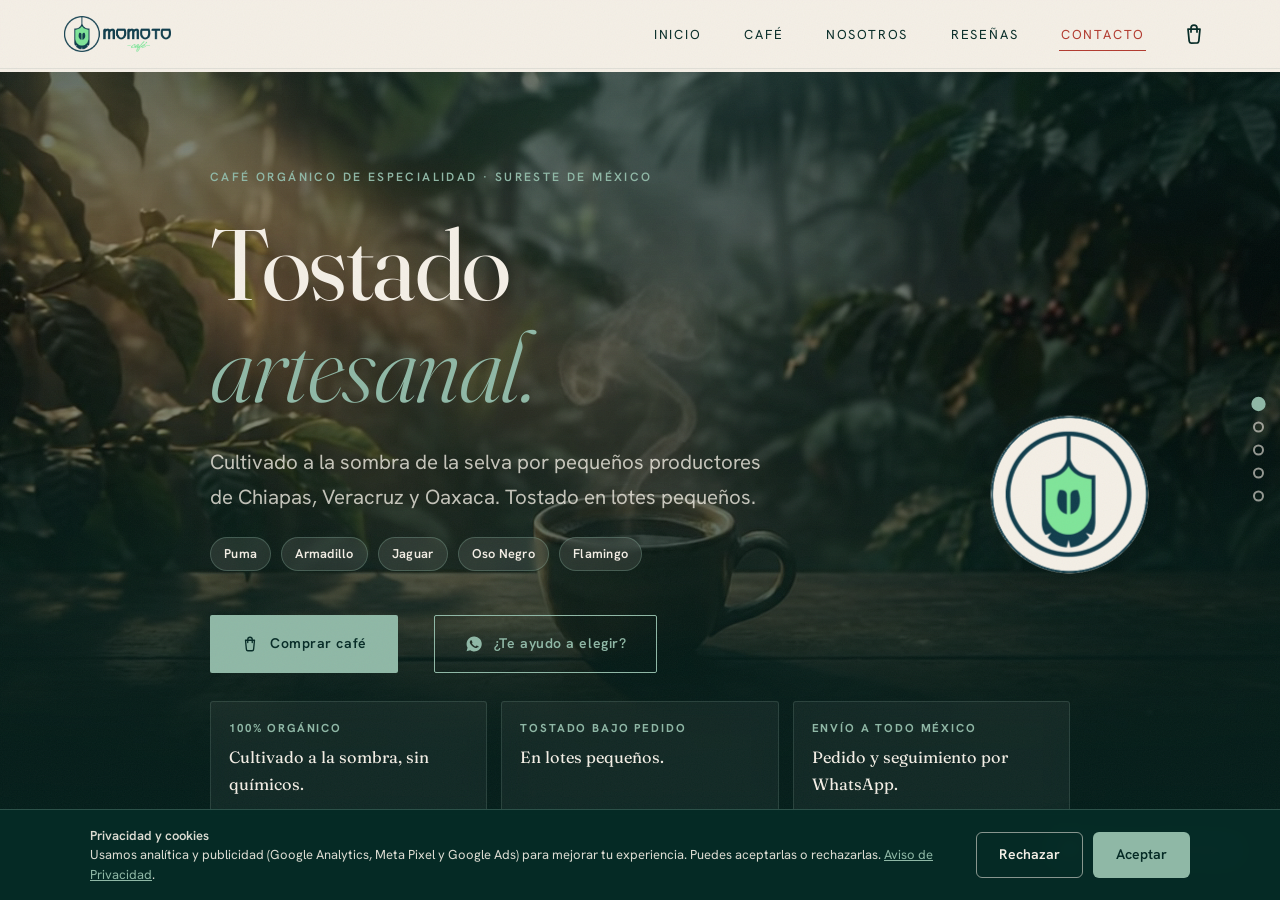
==== index.html @ cb0d766a "Hero card: quitar 'Fresco' -> 'En lotes pequenos.' Co-Authored-By: Claude Opus 4.8 (1M context) <nor" ====
<!DOCTYPE html>
<html lang="es-MX">
<head>
<meta charset="UTF-8">
<script>document.documentElement.classList.add('js')</script>
<meta name="viewport" content="width=device-width, initial-scale=1.0, viewport-fit=cover">
<title>Café orgánico de especialidad de sombra | Momoto Café | Mérida</title>
<meta name="description" content="Café orgánico de especialidad, cultivado a la sombra y tostado en Mérida. En grano o molido, desde $51 la bolsa de 100 g. Pídelo por WhatsApp.">
<meta name="keywords" content="café orgánico de especialidad, café de especialidad Mérida, café de sombra, café orgánico Chiapas, café orgánico Veracruz, café orgánico Oaxaca, café descafeinado al agua, comprar café en grano, comprar café molido, Momoto Café">
<meta name="author" content="Momoto Café — Chi de México S.A. de C.V.">
<meta name="robots" content="index, follow, max-image-preview:large, max-snippet:-1">
<meta name="geo.region" content="MX-YUC">
<meta name="geo.placename" content="Mérida, Yucatán">
<meta name="theme-color" content="#062B26">
<meta name="format-detection" content="telephone=no">
<link rel="icon" type="image/png" href="assets/favicon.png">
<link rel="canonical" href="https://www.momotocafe.com/">
<link rel="alternate" hreflang="es-MX" href="https://www.momotocafe.com/">

<!-- Google Search Console verification -->
<meta name="google-site-verification" content="kAVAtAHx87B4g8WXrbRXIhz_-B1ddsedb0_7OIQjz7E" />

<!-- ═══════════════════════ ANALÍTICA Y TRACKING ═══════════════════════ -->
<!-- IDs configurados: GA4 G-B34JLPW88G · Meta Pixel 3606104369544075 · Google Ads AW-2837740315 (FALTA la etiqueta de conversión de Ads, ver más abajo) -->
<!-- Google Consent Mode v2: consentimiento DENEGADO por defecto (LFPDPPP/GDPR); el banner lo actualiza -->
<script>
  window.dataLayer = window.dataLayer || [];
  function gtag(){dataLayer.push(arguments);}
  gtag('consent', 'default', {
    'ad_storage':'denied','ad_user_data':'denied','ad_personalization':'denied',
    'analytics_storage':'denied','wait_for_update':500
  });
</script>
<!-- Google tag (GA4 + Google Ads) -->
<script async src="https://www.googletagmanager.com/gtag/js?id=G-B34JLPW88G"></script>
<script>
  gtag('js', new Date());
  gtag('config', 'G-B34JLPW88G', { 'anonymize_ip': true });   /* GA4 */
  gtag('config', 'AW-2837740315');                             /* Google Ads (remarketing + conversion linker) */
</script>
<!-- Meta (Facebook) Pixel -->
<script>
  !function(f,b,e,v,n,t,s){if(f.fbq)return;n=f.fbq=function(){n.callMethod?
  n.callMethod.apply(n,arguments):n.queue.push(arguments)};if(!f._fbq)f._fbq=n;
  n.push=n;n.loaded=!0;n.version='2.0';n.queue=[];t=b.createElement(e);t.async=!0;
  t.src=v;s=b.getElementsByTagName(e)[0];s.parentNode.insertBefore(t,s)}
  (window,document,'script','https://connect.facebook.net/en_US/fbevents.js');
  fbq('consent','revoke');            /* revocado hasta que el usuario acepte */
  fbq('init','3606104369544075');     /* Meta Pixel */
  fbq('track','PageView');
</script>
<!-- ═════════════════════════════════════════════════════════════════════ -->

<!-- Open Graph / social (Facebook, WhatsApp, LinkedIn…) -->
<meta property="og:type" content="website">
<meta property="og:site_name" content="Momoto Café">
<meta property="og:title" content="Café orgánico de especialidad en Mérida | Momoto Café">
<meta property="og:description" content="Café 100% orgánico de especialidad del sureste de México, tostado bajo pedido en Mérida. En grano o molido, desde $51 la bolsa de 100 g. Pídelo por WhatsApp.">
<meta property="og:image" content="https://www.momotocafe.com/assets/og-image.jpg">
<meta property="og:image:secure_url" content="https://www.momotocafe.com/assets/og-image.jpg">
<meta property="og:image:type" content="image/jpeg">
<meta property="og:image:width" content="1200">
<meta property="og:image:height" content="630">
<meta property="og:image:alt" content="Cerezos de café Momoto, cultivados a la sombra en el sureste de México">
<meta property="og:url" content="https://www.momotocafe.com/">
<meta property="og:locale" content="es_MX">

<!-- Twitter Card -->
<meta name="twitter:card" content="summary_large_image">
<meta name="twitter:title" content="Café orgánico de especialidad en Mérida | Momoto Café">
<meta name="twitter:description" content="Café orgánico de especialidad del sureste de México, tostado bajo pedido en Mérida. En grano o molido, desde $51. Pídelo por WhatsApp.">
<meta name="twitter:image" content="https://www.momotocafe.com/assets/og-image.jpg">
<meta name="twitter:image:alt" content="Cerezos de café Momoto, cultivados a la sombra en el sureste de México">

<!-- Fuentes: preconnect + una sola petición (LCP-friendly), solo los pesos que usamos -->
<link rel="preconnect" href="https://fonts.googleapis.com">
<link rel="preconnect" href="https://fonts.gstatic.com" crossorigin>
<link href="https://fonts.googleapis.com/css2?family=Fraunces:ital,opsz,wght@0,9..144,300;0,9..144,400;0,9..144,500;0,9..144,600;1,9..144,300;1,9..144,400&family=Hanken+Grotesk:wght@400;500;600;700&display=swap" rel="stylesheet">

<link rel="stylesheet" href="styles.css">
<link rel="stylesheet" href="deck.css">

<!-- Fallback sin JS: el contenido con data-anim se muestra igual -->
<noscript><style>[data-anim]{opacity:1!important;transform:none!important}</style></noscript>

<!-- Datos estructurados: Organization (+ ContactPoint de ventas/mayoreo) +
     Store/LocalBusiness (tostador/marca de café EMPACADO que vende en línea, retail y
     mayoreo) + WebSite + 5 Product (líneas de café con AggregateOffer y precios REALES;
     offerCount 10 = 5 tamaños × 2 moliendas). Sin aggregateRating/review hasta tener reseñas reales. -->
<script type="application/ld+json">
{
  "@context": "https://schema.org",
  "@graph": [
    {
      "@type": "WebPage",
      "@id": "https://www.momotocafe.com/#webpage",
      "url": "https://www.momotocafe.com/",
      "name": "Momoto Café | Café orgánico de especialidad de sombra",
      "description": "Café orgánico de especialidad cultivado a la sombra por pequeños productores del sureste de México, tostado en Mérida y disponible en grano o molido.",
      "isPartOf": { "@id": "https://www.momotocafe.com/#website" },
      "about": { "@id": "https://www.momotocafe.com/#organization" },
      "breadcrumb": { "@id": "https://www.momotocafe.com/#breadcrumb" }
    },
    {
      "@type": "BreadcrumbList",
      "@id": "https://www.momotocafe.com/#breadcrumb",
      "itemListElement": [
        { "@type": "ListItem", "position": 1, "name": "Inicio", "item": "https://www.momotocafe.com/" }
      ]
    },
    {
      "@type": "Organization",
      "@id": "https://www.momotocafe.com/#organization",
      "name": "Momoto Café",
      "legalName": "Chi de México S.A. de C.V.",
      "url": "https://www.momotocafe.com/",
      "logo": {
        "@type": "ImageObject",
        "url": "https://www.momotocafe.com/assets/logo-t.png"
      },
      "image": "https://www.momotocafe.com/assets/photos/cerezo.jpg",
      "description": "Café 100% orgánico de especialidad cultivado a la sombra por pequeños productores del sureste de México (Chiapas, Veracruz y Oaxaca) y tostado en Mérida, Yucatán.",
      "slogan": "Tostado artesanal.",
      "email": "momoto.cafe@gmail.com",
      "telephone": "+52-999-318-3525",
      "address": {
        "@type": "PostalAddress",
        "streetAddress": "Calle 59 A No. 703 Int. 32, Col. Bojórquez",
        "addressLocality": "Mérida",
        "addressRegion": "Yucatán",
        "postalCode": "97230",
        "addressCountry": "MX"
      },
      "areaServed": { "@type": "Country", "name": "México" },
      "award": "Global Quality Award Gold Elite — Global Quality Foundation",
      "memberOf": { "@type": "Organization", "name": "AMECAFE" },
      "contactPoint": [
        {
          "@type": "ContactPoint",
          "contactType": "customer service",
          "telephone": "+52-999-318-3525",
          "email": "momoto.cafe@gmail.com",
          "areaServed": "MX",
          "availableLanguage": "Spanish"
        },
        {
          "@type": "ContactPoint",
          "contactType": "sales",
          "name": "Lourdes Solís Letayf",
          "email": "lousolis@momotocafe.com",
          "telephone": "+52-999-318-3525",
          "areaServed": "MX",
          "availableLanguage": "Spanish"
        }
      ]
    },
    {
      "@type": ["Store", "LocalBusiness"],
      "@id": "https://www.momotocafe.com/#business",
      "name": "Momoto Café",
      "parentOrganization": { "@id": "https://www.momotocafe.com/#organization" },
      "url": "https://www.momotocafe.com/",
      "image": "https://www.momotocafe.com/assets/photos/cerezo.jpg",
      "logo": "https://www.momotocafe.com/assets/logo-t.png",
      "description": "Tostador y tienda de café 100% orgánico de especialidad en Mérida, Yucatán. Grano de sombra de altura del sureste de México (Chiapas, Veracruz y Oaxaca), en grano o molido, de 100 g a 1 kg. Venta en línea, retail y mayoreo.",
      "priceRange": "$$",
      "currenciesAccepted": "MXN",
      "email": "momoto.cafe@gmail.com",
      "telephone": "+52-999-318-3525",
      "address": {
        "@type": "PostalAddress",
        "streetAddress": "Calle 59 A No. 703 Int. 32, Col. Bojórquez",
        "addressLocality": "Mérida",
        "addressRegion": "Yucatán",
        "postalCode": "97230",
        "addressCountry": "MX"
      }
    },
    {
      "@type": "WebSite",
      "@id": "https://www.momotocafe.com/#website",
      "url": "https://www.momotocafe.com/",
      "name": "Momoto Café",
      "description": "Café orgánico de especialidad, cultivado a la sombra y tostado artesanal en lotes pequeños.",
      "inLanguage": "es-MX",
      "publisher": { "@id": "https://www.momotocafe.com/#organization" }
    },
    {
      "@type": "Product",
      "@id": "https://www.momotocafe.com/#producto-puma",
      "name": "Café Momoto Puma",
      "description": "Tueste oscuro de cuerpo redondo: chocolate, avellana y caramelo.",
      "brand": { "@type": "Brand", "name": "Momoto Café" },
      "category": "Café de especialidad orgánico",
      "image": "https://www.momotocafe.com/assets/photos/cerezo.jpg",
      "additionalProperty": { "@type": "PropertyValue", "name": "Tueste", "value": "Oscuro" },
      "offers": {
        "@type": "AggregateOffer",
        "priceCurrency": "MXN",
        "lowPrice": "51",
        "highPrice": "450",
        "offerCount": "10",
        "availability": "https://schema.org/InStock",
        "url": "https://www.momotocafe.com/#cafe",
        "seller": { "@id": "https://www.momotocafe.com/#organization" }
      }
    },
    {
      "@type": "Product",
      "@id": "https://www.momotocafe.com/#producto-armadillo",
      "name": "Café Momoto Armadillo",
      "description": "Tueste medio claro, vivo y aromático: frutal, floral y especiado.",
      "brand": { "@type": "Brand", "name": "Momoto Café" },
      "category": "Café de especialidad orgánico",
      "image": "https://www.momotocafe.com/assets/photos/cerezo.jpg",
      "additionalProperty": { "@type": "PropertyValue", "name": "Tueste", "value": "Medio claro" },
      "offers": {
        "@type": "AggregateOffer",
        "priceCurrency": "MXN",
        "lowPrice": "51",
        "highPrice": "450",
        "offerCount": "10",
        "availability": "https://schema.org/InStock",
        "url": "https://www.momotocafe.com/#cafe",
        "seller": { "@id": "https://www.momotocafe.com/#organization" }
      }
    },
    {
      "@type": "Product",
      "@id": "https://www.momotocafe.com/#producto-jaguar",
      "name": "Café Momoto Jaguar",
      "description": "Tueste medio oscuro con carácter: contraste entre notas florales y resinosas.",
      "brand": { "@type": "Brand", "name": "Momoto Café" },
      "category": "Café de especialidad orgánico",
      "image": "https://www.momotocafe.com/assets/photos/cerezo.jpg",
      "additionalProperty": { "@type": "PropertyValue", "name": "Tueste", "value": "Medio oscuro" },
      "offers": {
        "@type": "AggregateOffer",
        "priceCurrency": "MXN",
        "lowPrice": "53",
        "highPrice": "460",
        "offerCount": "10",
        "availability": "https://schema.org/InStock",
        "url": "https://www.momotocafe.com/#cafe",
        "seller": { "@id": "https://www.momotocafe.com/#organization" }
      }
    },
    {
      "@type": "Product",
      "@id": "https://www.momotocafe.com/#producto-oso-negro",
      "name": "Café Momoto Oso Negro",
      "description": "Tueste oscuro e intenso, con equilibrio entre amargos y dulces.",
      "brand": { "@type": "Brand", "name": "Momoto Café" },
      "category": "Café de especialidad orgánico",
      "image": "https://www.momotocafe.com/assets/photos/cerezo.jpg",
      "additionalProperty": { "@type": "PropertyValue", "name": "Tueste", "value": "Oscuro" },
      "offers": {
        "@type": "AggregateOffer",
        "priceCurrency": "MXN",
        "lowPrice": "54",
        "highPrice": "450",
        "offerCount": "10",
        "availability": "https://schema.org/InStock",
        "url": "https://www.momotocafe.com/#cafe",
        "seller": { "@id": "https://www.momotocafe.com/#organization" }
      }
    },
    {
      "@type": "Product",
      "@id": "https://www.momotocafe.com/#producto-flamingo",
      "name": "Café Momoto Flamingo (Descafeinado)",
      "description": "Descafeinado por proceso al agua natural, sin químicos: todo el sabor, sin cafeína.",
      "brand": { "@type": "Brand", "name": "Momoto Café" },
      "category": "Café de especialidad orgánico",
      "image": "https://www.momotocafe.com/assets/photos/cerezo.jpg",
      "additionalProperty": { "@type": "PropertyValue", "name": "Tueste", "value": "Descafeinado" },
      "offers": {
        "@type": "AggregateOffer",
        "priceCurrency": "MXN",
        "lowPrice": "64",
        "highPrice": "558",
        "offerCount": "10",
        "availability": "https://schema.org/InStock",
        "url": "https://www.momotocafe.com/#cafe",
        "seller": { "@id": "https://www.momotocafe.com/#organization" }
      }
    }
  ]
}
</script>
</head>
<body>
<!-- Meta Pixel (noscript) -->
<noscript><img height="1" width="1" style="display:none" alt="" src="https://www.facebook.com/tr?id=3606104369544075&ev=PageView&noscript=1"/></noscript>

<a class="skip-link" href="#contenido">Saltar al contenido</a>

<!-- ============ SVG: filtro duotono + sprite de iconos ============ -->
<svg width="0" height="0" style="position:absolute" aria-hidden="true" focusable="false">
  <!-- Filtro duotono verde de marca (#duo): sombras→Verde Sombra, luces→Papel, medios→Verde Selva -->
  <filter id="duo" color-interpolation-filters="sRGB">
    <feColorMatrix type="matrix" values="0.2126 0.7152 0.0722 0 0  0.2126 0.7152 0.0722 0 0  0.2126 0.7152 0.0722 0 0  0 0 0 1 0"/>
    <feComponentTransfer>
      <feFuncR tableValues="0.024 0.957"/>
      <feFuncG tableValues="0.169 0.937"/>
      <feFuncB tableValues="0.149 0.902"/>
    </feComponentTransfer>
  </filter>
  <defs>
    <symbol id="ico-wa" viewBox="0 0 24 24"><path fill="currentColor" d="M12 2a10 10 0 0 0-8.6 15l-1.3 4.7 4.8-1.3A10 10 0 1 0 12 2Zm5.3 14.1c-.2.6-1.3 1.2-1.8 1.2-.5.1-1 .1-1.7-.1-.4-.1-.9-.3-1.6-.6-2.8-1.2-4.6-4-4.7-4.2-.1-.2-1.1-1.5-1.1-2.8 0-1.3.7-2 .9-2.2.2-.3.5-.3.7-.3h.5c.2 0 .4 0 .6.5l.8 1.9c.1.2.1.3 0 .5l-.4.6c-.2.2-.3.4-.1.7.2.3.9 1.4 1.9 2.3 1.3 1.1 2.3 1.5 2.6 1.6.3.1.5.1.6-.1l.7-.9c.2-.3.4-.2.6-.1l1.8.9c.3.1.4.2.5.3.1.2.1.7-.1 1.4Z"/></symbol>
    <symbol id="ico-check" viewBox="0 0 24 24" fill="none" stroke="currentColor" stroke-width="2" stroke-linecap="round" stroke-linejoin="round"><path d="M20 6 9 17l-5-5"/></symbol>
    <symbol id="ico-arrow" viewBox="0 0 24 24" fill="none" stroke="currentColor" stroke-width="1.75" stroke-linecap="round" stroke-linejoin="round"><path d="M5 12h14M13 6l6 6-6 6"/></symbol>
    <symbol id="ico-chevron-left" viewBox="0 0 24 24" fill="none" stroke="currentColor" stroke-width="1.75" stroke-linecap="round" stroke-linejoin="round"><path d="M15 6l-6 6 6 6"/></symbol>
    <symbol id="ico-close" viewBox="0 0 24 24" fill="none" stroke="currentColor" stroke-width="1.75" stroke-linecap="round" stroke-linejoin="round"><path d="M6 6l12 12M18 6L6 18"/></symbol>
    <symbol id="ico-leaf" viewBox="0 0 24 24" fill="none" stroke="currentColor" stroke-width="1.75" stroke-linecap="round" stroke-linejoin="round"><path d="M5 19c0-8 6-14 14-14 0 8-6 14-14 14Z"/><path d="M5 19C9 15 12 12 15 9"/></symbol>
    <symbol id="ico-flame" viewBox="0 0 24 24" fill="none" stroke="currentColor" stroke-width="1.75" stroke-linecap="round" stroke-linejoin="round"><path d="M12 3c.6 3.2-2 4.4-2 7a2 2 0 0 0 4 0c0-.8-.3-1.5-.7-2.1"/><path d="M12 3c2.8 2 5 4.4 5 8a5 5 0 0 1-10 0c0-2 .8-3.7 2-5"/></symbol>
    <symbol id="ico-valve" viewBox="0 0 24 24" fill="none" stroke="currentColor" stroke-width="1.6" stroke-linecap="round" stroke-linejoin="round"><path d="M8 8l1-3.5h6L16 8"/><path d="M7 8h10l-.9 11.5H7.9L7 8Z"/><circle cx="12" cy="13.6" r="1.7"/></symbol>
    <symbol id="ico-layers" viewBox="0 0 24 24" fill="none" stroke="currentColor" stroke-width="1.6" stroke-linecap="round" stroke-linejoin="round"><path d="M12 4 4 8l8 4 8-4-8-4Z"/><path d="M4 12l8 4 8-4"/><path d="M4 16l8 4 8-4"/></symbol>
    <symbol id="ico-box" viewBox="0 0 24 24" fill="none" stroke="currentColor" stroke-width="1.6" stroke-linecap="round" stroke-linejoin="round"><path d="M4 8l8-4 8 4v8l-8 4-8-4V8Z"/><path d="M4 8l8 4 8-4M12 12v8"/></symbol>
    <symbol id="ico-pin" viewBox="0 0 24 24" fill="none" stroke="currentColor" stroke-width="1.75" stroke-linecap="round" stroke-linejoin="round"><path d="M12 21s7-5.5 7-11a7 7 0 0 0-14 0c0 5.5 7 11 7 11Z"/><circle cx="12" cy="10" r="2.5"/></symbol>
    <symbol id="ico-star" viewBox="0 0 24 24"><path fill="currentColor" d="M12 2l2.9 6.3 6.9.7-5.1 4.7 1.4 6.8L12 17.8 5.9 20.5l1.4-6.8L2.2 9l6.9-.7L12 2Z"/></symbol>
  </defs>
</svg>

<!-- ============ HEADER / NAV ============ -->
<header class="site-header" id="siteHeader">
  <a class="brand" href="#inicio" aria-label="Momoto Café — inicio">
    <img src="assets/logo-color.png" alt="Momoto Café" width="119" height="40" decoding="async">
  </a>
  <nav class="nav" aria-label="Principal">
    <ul class="nav-links">
      <li><a href="#inicio">Inicio</a></li>
      <li><a href="#cafe">Café</a></li>
      <li><a href="#nosotros">Nosotros</a></li>
      <li><a href="#resenas">Reseñas</a></li>
      <li><a href="#contacto">Contacto</a></li>
    </ul>
  </nav>
  <button class="nav-toggle" id="navToggle" aria-label="Abrir menú" aria-expanded="false" aria-controls="mobileNav">
    <span></span><span></span><span></span>
  </button>
</header>

<!-- ============ MENÚ MÓVIL (overlay) ============ -->
<div class="mobile-nav" id="mobileNav" aria-hidden="true">
  <button class="mobile-nav__close" id="navClose" aria-label="Cerrar menú">
    <svg aria-hidden="true"><use href="#ico-close"/></svg>
  </button>
  <nav aria-label="Menú móvil">
    <div class="mobile-nav__links">
      <a href="#inicio">Inicio</a>
      <a href="#cafe">Café</a>
      <a href="#nosotros">Nosotros</a>
      <a href="#resenas">Reseñas</a>
      <a href="#contacto">Contacto</a>
    </div>
  </nav>
  <a class="btn btn--onDark btn--block mobile-nav__cta" href="https://wa.me/5219993183525?text=Hola%20Momoto%2C%20quiero%20hacer%20un%20pedido" target="_blank" rel="noopener" aria-label="Pedir por WhatsApp">
    <svg aria-hidden="true"><use href="#ico-wa"/></svg>Pedir por WhatsApp
  </a>
  <div class="mobile-nav__contact">
    <span>Tel. <a href="tel:+529993183525">999 318 3525</a></span>
    <span><a href="mailto:momoto.cafe@gmail.com">momoto.cafe@gmail.com</a></span>
  </div>
</div>

<main id="contenido" tabindex="-1">

  <!-- ============ HERO ============ -->
  <section class="hero" id="inicio">
    <div class="hero-stage">
    <img class="hero-img" src="assets/video/hero-poster.jpg" alt="Taza de café Momoto humeante sobre madera, entre cafetos a la sombra de la selva del sureste de México" width="1280" height="720" fetchpriority="high" decoding="async">
    <video class="hero-video" autoplay muted loop playsinline preload="auto" poster="assets/video/hero-poster.jpg" aria-hidden="true">
      <source src="assets/video/hero.webm" type="video/webm">
      <source src="assets/video/hero.mp4" type="video/mp4">
    </video>
    <div class="hero-scrim"></div>
    <!-- El ave momoto entra volando y se transforma en el emblema del logo (una vez, al cargar) -->
    <div class="hero-brandfly" aria-hidden="true">
      <img class="hero-brandfly__ave" src="assets/hero-ave.png" alt="" width="560" height="453" decoding="async">
      <img class="hero-brandfly__logo" src="assets/hero-emblema-disc.png" alt="" width="340" height="340" decoding="async">
    </div>
    <div class="wrap">
      <div class="hero-inner">
        <span class="eyebrow eyebrow--noline">Café orgánico de especialidad · Sureste de México</span>
        <h1>Tostado<br><em>artesanal.</em></h1>
        <p class="hero-lead">Cultivado a la sombra de la selva por pequeños productores de Chiapas, Veracruz y Oaxaca. Tostado en lotes pequeños.</p>
        <div class="hero-fauna" aria-label="Nuestras cinco líneas de café">
          <span>Puma</span><span>Armadillo</span><span>Jaguar</span><span>Oso&nbsp;Negro</span><span>Flamingo</span>
        </div>
        <div class="hero-foot">
          <a class="btn btn--onDark deck-goto" href="#cafe">
            <svg aria-hidden="true" viewBox="0 0 24 24" width="18" height="18" fill="none" stroke="currentColor" stroke-width="1.75" stroke-linecap="round" stroke-linejoin="round"><path d="M6 7h12l-1.2 12.2a2 2 0 0 1-2 1.8H9.2a2 2 0 0 1-2-1.8L6 7Z"/><path d="M9 10V6a3 3 0 0 1 6 0v4"/></svg>Comprar café
          </a>
          <a class="btn btn--ghost on-dark" href="https://wa.me/5219993183525?text=Hola%20Momoto%2C%20%C2%BFcu%C3%A1l%20caf%C3%A9%20me%20recomiendan%3F" target="_blank" rel="noopener">
            <svg aria-hidden="true"><use href="#ico-wa"/></svg>¿Te ayudo a elegir?
          </a>
        </div>
        <div class="hero-highlights" aria-label="Principales beneficios de Momoto Café">
          <div class="hero-highlight">
            <strong>100% orgánico</strong>
            <span>Cultivado a la sombra, sin químicos.</span>
          </div>
          <div class="hero-highlight">
            <strong>Tostado bajo pedido</strong>
            <span>En lotes pequeños.</span>
          </div>
          <div class="hero-highlight">
            <strong>Envío a todo México</strong>
            <span>Pedido y seguimiento por WhatsApp.</span>
          </div>
        </div>
      </div>
    </div>
    </div><!-- /.hero-stage -->

    <!-- Proceso, fusionado dentro de Inicio (scroll interno) -->
    <div class="proceso-inicio dark">
      <div class="wrap">
        <div class="section-head" data-anim>
          <span class="eyebrow">El oficio</span>
          <h2>De la flor al tueste.</h2>
          <p>Seis pasos, sin prisa. Del cafetal de sombra al tueste artesanal en Mérida.</p>
        </div>
        <div class="proceso">
          <div class="duo-frame" data-anim>
            <picture>
              <source type="image/webp" srcset="assets/photos/seleccion.webp">
              <img src="assets/photos/seleccion.jpg" alt="Manos seleccionando el grano de café verde, uno por uno" width="1200" height="1600" loading="lazy" decoding="async">
            </picture>
          </div>
          <ol class="pasos" data-anim style="--anim-delay:.1s">
            <li><span class="p-num">01</span><span class="p-txt"><strong>Floración</strong><span>Nace el fruto entre flores blancas.</span></span></li>
            <li><span class="p-num">02</span><span class="p-txt"><strong>Recolección</strong><span>Cosecha selectiva del cerezo maduro.</span></span></li>
            <li><span class="p-num">03</span><span class="p-txt"><strong>Selección</strong><span>Se elige el mejor grano, uno por uno.</span></span></li>
            <li><span class="p-num">04</span><span class="p-txt"><strong>Despulpado</strong><span>Se separa la pulpa y se lava el grano.</span></span></li>
            <li><span class="p-num">05</span><span class="p-txt"><strong>Secado</strong><span>El grano descansa en sacos de yute.</span></span></li>
            <li><span class="p-num">06</span><span class="p-txt"><strong>Tueste</strong><span>Tostado en lotes pequeños, listo para ti.</span></span></li>
          </ol>
        </div>
      </div>
    </div>
  </section>

  <!-- ============ CATÁLOGO «ELIGE TU ANIMAL» (papel) ============ -->
  <section class="chapter" id="cafe">
    <div class="wrap">
      <div class="section-head" data-anim>
        <span class="eyebrow">La colección · Cinco guardianes de la selva</span>
        <h2>Elige tu animal.</h2>
        <p>Cada línea es un habitante de la selva y un carácter de taza. Elige tamaño y molienda; el precio se ajusta y pagas con <strong>tarjeta</strong> (carrito) o por <strong>WhatsApp</strong>.</p>
        <div class="head-cta">
          <a class="btn btn--ghost" href="https://wa.me/5219993183525?text=Hola%20Momoto%2C%20%C2%BFcu%C3%A1l%20caf%C3%A9%20me%20recomiendan%3F" target="_blank" rel="noopener">
            <svg aria-hidden="true"><use href="#ico-wa"/></svg>¿Cuál me recomiendas?
          </a>
        </div>
      </div>

      <!-- Contenido estático de las 5 líneas: indexable por buscadores/IA y fallback sin JS.
           Con JS, main.js renderiza las fichas interactivas y este bloque se oculta (.js .catalogo-seo). -->
      <div id="catalogo">
        <div class="catalogo-seo">
          <article class="seo-ficha"><h3>Puma</h3><p class="seo-latin">Puma concolor · Tueste oscuro</p><p>Tueste oscuro de cuerpo redondo: chocolate, avellana y caramelo. En grano o molido, de 100&nbsp;g a 1&nbsp;kg. Desde $51 (100&nbsp;g) hasta $450 el kilo (MXN).</p></article>
          <article class="seo-ficha"><h3>Armadillo</h3><p class="seo-latin">Dasypus novemcinctus · Tueste medio claro</p><p>Tueste medio claro, vivo y aromático: frutal, floral y especiado. En grano o molido. Desde $51 (100&nbsp;g) hasta $450 el kilo (MXN).</p></article>
          <article class="seo-ficha"><h3>Jaguar</h3><p class="seo-latin">Panthera onca · Tueste medio oscuro</p><p>Tueste medio oscuro con carácter: contraste entre notas florales y resinosas. En grano o molido. Desde $53 (100&nbsp;g) hasta $460 el kilo (MXN).</p></article>
          <article class="seo-ficha"><h3>Oso Negro</h3><p class="seo-latin">Ursus americanus · Tueste oscuro</p><p>Tueste oscuro e intenso, con equilibrio entre amargos y dulces. En grano o molido. Desde $54 (100&nbsp;g) hasta $450 el kilo (MXN).</p></article>
          <article class="seo-ficha"><h3>Flamingo</h3><p class="seo-latin">Phoenicopterus ruber · Descafeinado</p><p>Descafeinado por proceso al agua natural, sin químicos: todo el sabor, sin cafeína. En grano o molido. Desde $64 (100&nbsp;g) hasta $558 el kilo (MXN).</p></article>
          <p class="seo-nota">Precios 2026 · Público general · MXN. Arma tu pedido y paga con tarjeta (carrito) o por WhatsApp.</p>
          <a class="btn btn--solid" href="https://wa.me/5219993183525?text=Hola%20Momoto%2C%20quiero%20hacer%20un%20pedido" target="_blank" rel="noopener">
            <svg aria-hidden="true"><use href="#ico-wa"/></svg>Pedir por WhatsApp
          </a>
        </div>
      </div>

      <div class="cafe-extra">
      <h2 class="visually-hidden">Frescura y envíos</h2>

      <!-- Frescura -->
      <div class="franja" data-anim>
        <span class="eyebrow">Fresco por diseño</span>
        <h3>Tostado bajo pedido. Fresco por diseño.</h3>
        <p>Del tostador a tu mesa, sin bodega ni anaquel: tostamos bajo pedido y sellamos con válvula.</p>
        <div class="pilares">
          <div class="pilar">
            <svg class="pilar__ico" aria-hidden="true"><use href="#ico-flame"/></svg>
            <h4>Tostado bajo pedido</h4>
            <p>Encendemos el tostador cuando llega tu pedido, no antes.</p>
          </div>
          <div class="pilar">
            <svg class="pilar__ico" aria-hidden="true"><use href="#ico-valve"/></svg>
            <h4>Sellado con válvula</h4>
            <p>Deja salir el gas del tueste y no deja entrar el aire.</p>
          </div>
          <div class="pilar">
            <svg class="pilar__ico" aria-hidden="true"><use href="#ico-layers"/></svg>
            <h4>Lotes pequeños</h4>
            <p>Poco y bien: nada de tandas industriales ni café dormido.</p>
          </div>
        </div>
      </div>

      <!-- Envíos -->
      <div class="franja" data-anim>
        <span class="eyebrow">Envíos</span>
        <h3>Envíos a todo México</h3>
        <div class="envio">
          <svg class="envio__ico" aria-hidden="true"><use href="#ico-box"/></svg>
          <div>
            <p>Enviamos a toda la República por paquetería. El costo depende de tu región y te lo confirmamos por WhatsApp antes de que pagues.</p>
            <ul class="envio-list">
              <li><svg aria-hidden="true"><use href="#ico-check"/></svg><span><b>Envío gratis</b> en pedidos de <b>5 kg o más</b>.</span></li>
              <li><svg aria-hidden="true"><use href="#ico-check"/></svg><span>Entrega en aproximadamente <b>4 días hábiles</b>.</span></li>
              <li><svg aria-hidden="true"><use href="#ico-check"/></svg><span><b>Rastreo en tiempo real</b>: sigue tu paquete paso a paso, como una compra en línea. Te enviamos tu número de guía por WhatsApp en cuanto sale.</span></li>
            </ul>
            <a class="rastreo deck-goto" href="#rastreo" aria-label="Ir a rastrear mi pedido">
              Rastrea tu pedido
              <svg aria-hidden="true"><use href="#ico-arrow"/></svg>
            </a>
          </div>
        </div>
        <p class="nota-precios">Precios 2026 · Público general · MXN · el «desde $51» es la bolsa de 100&nbsp;g · Pedidos y envíos por WhatsApp.</p>
      </div>

      </div><!-- /.cafe-extra -->
    </div>
  </section>


  <!-- ============ NOSOTROS + CREDENCIALES (papel) ============ -->
  <section class="chapter" id="nosotros">
    <div class="wrap">
      <div class="nosotros">
        <div class="duo-frame duo-frame--light" data-anim>
          <!-- El ave momoto que da nombre a la marca: el video encaja con el texto de al lado -->
          <video class="duo-video" id="momotoVideo" muted playsinline preload="none" poster="assets/video/hero-ave-poster.jpg" aria-label="El momoto, ave de la selva del sureste de México que da nombre a Momoto Café">
            <source src="assets/video/hero-ave.webm" type="video/webm">
            <source src="assets/video/hero-ave.mp4" type="video/mp4">
          </video>
        </div>
        <div data-anim style="--anim-delay:.1s">
          <span class="eyebrow">Quiénes somos</span>
          <h2>Un café con nombre de selva</h2>
          <p class="nosotros-lead">El momoto es el ave que solo habita donde la selva está sana. Como ella, cultivamos a la sombra y sin agroquímicos: un café que deja el bosque en pie.</p>
          <p class="nosotros-body">Trabajamos con grano orgánico de altura de Chiapas, Veracruz y Oaxaca, y desde Mérida lo seleccionamos, tostamos y empacamos lote a lote para llevarte una taza limpia, honesta y de especialidad.</p>
          <ul class="checks">
            <li><svg aria-hidden="true"><use href="#ico-check"/></svg><span>100% orgánico, libre de agroquímicos.</span></li>
            <li><svg aria-hidden="true"><use href="#ico-check"/></svg><span>Cultivado a la sombra en el sureste de México (Chiapas, Veracruz y Oaxaca).</span></li>
            <li><svg aria-hidden="true"><use href="#ico-check"/></svg><span>Tostado y empacado en Mérida.</span></li>
          </ul>
          <span class="sello">
            <img src="assets/hecho-mexico.svg" alt="" width="44" height="44" loading="lazy">
            Hecho en México
          </span>
        </div>
      </div>

      <!-- Historia -->
      <div class="historia" data-anim>
        <h3>Nuestra historia</h3>
        <p>Fundado en 2012, Momoto Café nació con la misión de acercar el café mexicano de especialidad a más personas, trabajando directamente con productores y promoviendo prácticas de comercio justo. Desde sus inicios, la empresa se distinguió por seleccionar cafés de alta calidad, desarrollar perfiles de tueste propios y ofrecer una experiencia basada en la excelencia, la trazabilidad y el respeto por el origen del grano.</p>
        <p>A lo largo de más de doce años, Momoto Café consolidó una sólida presencia en el mercado nacional, desarrollando canales de distribución, alianzas comerciales y una identidad reconocida por su compromiso con la calidad, la innovación y la cultura del café mexicano.</p>
      </div>

      <!-- Equipo -->
      <div class="equipo" data-anim>
        <h3>Quiénes lo hacen</h3>
        <div class="equipo-grid">
          <article class="equipo-card">
            <h4>Lourdes Solís Letayf</h4>
            <span class="equipo-rol">Cofundadora</span>
            <p>Participó en el desarrollo y consolidación de la empresa desde sus inicios. Su trabajo estuvo enfocado en la estrategia comercial, la administración y el fortalecimiento de las relaciones con clientes y aliados, contribuyendo al crecimiento y posicionamiento de la marca.</p>
          </article>
          <article class="equipo-card">
            <h4>Jorge Solís Letayf</h4>
            <span class="equipo-rol">Cofundador y Director General</span>
            <p>Lideró la estrategia y expansión de la empresa durante más de doce años. Impulsó el desarrollo de nuevos productos, la creación de alianzas comerciales y la promoción del café mexicano de especialidad, consolidando a Momoto Café como una marca reconocida por su calidad e innovación.</p>
          </article>
          <article class="equipo-card">
            <h4>Gustavo Abad</h4>
            <span class="equipo-rol">Director de Producción y Maestro Tostador</span>
            <p>Responsable del desarrollo de los perfiles de tueste y del control de calidad del café. Su experiencia y conocimiento permitieron mantener altos estándares de producción, resaltando las características únicas de cada origen y consolidando la identidad sensorial que distinguió a la marca.</p>
          </article>
        </div>
      </div>

      <!-- Credenciales -->
      <div class="credenciales" data-anim>
        <h3>Respaldo y reconocimientos</h3>

        <div class="cred-group">
          <span class="eyebrow">Certificaciones</span>
          <div class="cred-pills">
            <span class="cred-pill"><svg aria-hidden="true"><use href="#ico-check"/></svg>USDA Organic</span>
            <span class="cred-pill"><svg aria-hidden="true"><use href="#ico-check"/></svg>SADER Orgánico</span>
            <span class="cred-pill"><svg aria-hidden="true"><use href="#ico-check"/></svg>Certimex</span>
            <span class="cred-pill"><svg aria-hidden="true"><use href="#ico-check"/></svg>Comercio justo — trato directo</span>
            <span class="cred-pill"><svg aria-hidden="true"><use href="#ico-check"/></svg>Miembro de AMECAFE</span>
          </div>
        </div>

        <div class="cred-group">
          <span class="eyebrow">Reconocimientos</span>
          <ul class="cred-list">
            <li><svg aria-hidden="true"><use href="#ico-star"/></svg><span>Global Quality Award Gold Elite — Global Quality Foundation.</span></li>
            <li><svg aria-hidden="true"><use href="#ico-star"/></svg><span>Reconocida entre las mejores marcas de café mexicano.</span></li>
          </ul>
        </div>

        <div class="cred-group">
          <span class="eyebrow">Nos encuentras en</span>
          <div class="cred-pills">
            <span class="cred-pill cred-pill--soft">Palacio de Hierro</span>
            <span class="cred-pill cred-pill--soft">City Market</span>
            <span class="cred-pill cred-pill--soft">The Green Corner</span>
          </div>
        </div>

        <div class="cred-nota">
          <span><svg aria-hidden="true"><use href="#ico-flame"/></svg>Tostado bajo pedido, en lotes pequeños.</span>
          <span><svg aria-hidden="true"><use href="#ico-valve"/></svg>Empaque con válvula para café siempre fresco.</span>
        </div>
      </div>
    </div>
  </section>

  <!-- ============ RESEÑAS (preparado, OCULTO — activar solo con citas reales verificables) ============ -->
  <section class="chapter" id="resenas">
    <div class="wrap">
      <div class="section-head" data-anim>
        <span class="eyebrow">Voz del cliente</span>
        <h2>Lo que dicen quienes ya lo prueban</h2>
        <p>Restauranteros y amantes del buen café que ya hicieron de Momoto su elección.</p>
      </div>
      <div class="resenas-grid">
        <figure class="card-resena" data-anim>
          <div class="estrellas" aria-label="5 de 5 estrellas"><svg aria-hidden="true"><use href="#ico-star"/></svg><svg aria-hidden="true"><use href="#ico-star"/></svg><svg aria-hidden="true"><use href="#ico-star"/></svg><svg aria-hidden="true"><use href="#ico-star"/></svg><svg aria-hidden="true"><use href="#ico-star"/></svg></div>
          <blockquote>«Tenemos Café Momoto en nuestros restaurantes y ha sido una muy buena elección. Es un café de gran calidad y la respuesta de los clientes ha sido excelente.»</blockquote>
          <cite>— Ramón Celorio · Restaurantero, Villahermosa</cite>
        </figure>
        <figure class="card-resena" data-anim style="--anim-delay:.06s">
          <div class="estrellas" aria-label="5 de 5 estrellas"><svg aria-hidden="true"><use href="#ico-star"/></svg><svg aria-hidden="true"><use href="#ico-star"/></svg><svg aria-hidden="true"><use href="#ico-star"/></svg><svg aria-hidden="true"><use href="#ico-star"/></svg><svg aria-hidden="true"><use href="#ico-star"/></svg></div>
          <blockquote>«Buscábamos un buen café para nuestros restaurantes y Momoto nos convenció desde el principio. Tiene sabor, consistencia y una calidad que se nota.»</blockquote>
          <cite>— Rafael López Rubí · Restaurantero, Puebla</cite>
        </figure>
        <figure class="card-resena" data-anim style="--anim-delay:.12s">
          <div class="estrellas" aria-label="5 de 5 estrellas"><svg aria-hidden="true"><use href="#ico-star"/></svg><svg aria-hidden="true"><use href="#ico-star"/></svg><svg aria-hidden="true"><use href="#ico-star"/></svg><svg aria-hidden="true"><use href="#ico-star"/></svg><svg aria-hidden="true"><use href="#ico-star"/></svg></div>
          <blockquote>«Momoto tiene un sabor muy especial. Se nota que es un café bien cuidado, con buen aroma y una calidad que realmente se disfruta.»</blockquote>
          <cite>— Coco Alcocer · CDMX</cite>
        </figure>
        <figure class="card-resena" data-anim>
          <div class="estrellas" aria-label="5 de 5 estrellas"><svg aria-hidden="true"><use href="#ico-star"/></svg><svg aria-hidden="true"><use href="#ico-star"/></svg><svg aria-hidden="true"><use href="#ico-star"/></svg><svg aria-hidden="true"><use href="#ico-star"/></svg><svg aria-hidden="true"><use href="#ico-star"/></svg></div>
          <blockquote>«Desde que probé Momoto me gustó mucho. Tiene mucha calidad.»</blockquote>
          <cite>— Fernando Bueno · CDMX</cite>
        </figure>
        <figure class="card-resena" data-anim style="--anim-delay:.06s">
          <div class="estrellas" aria-label="5 de 5 estrellas"><svg aria-hidden="true"><use href="#ico-star"/></svg><svg aria-hidden="true"><use href="#ico-star"/></svg><svg aria-hidden="true"><use href="#ico-star"/></svg><svg aria-hidden="true"><use href="#ico-star"/></svg><svg aria-hidden="true"><use href="#ico-star"/></svg></div>
          <blockquote>«Primero fui cliente y después amigo. La pasión de Lou, Gustavo y Jorge me acercó al café — a servirlo en mis restaurantes y a ser proveedor. Aprendí de café, aprendí de ellos, y aprendí a estar orgulloso del café mexicano.»</blockquote>
          <cite>— Armando · Cliente y aliado, Villahermosa</cite>
        </figure>
        <figure class="card-resena" data-anim style="--anim-delay:.12s">
          <div class="estrellas" aria-label="5 de 5 estrellas"><svg aria-hidden="true"><use href="#ico-star"/></svg><svg aria-hidden="true"><use href="#ico-star"/></svg><svg aria-hidden="true"><use href="#ico-star"/></svg><svg aria-hidden="true"><use href="#ico-star"/></svg><svg aria-hidden="true"><use href="#ico-star"/></svg></div>
          <blockquote>«Desde la primera taza noté la diferencia. Un café equilibrado, con excelente aroma y una frescura que pocas marcas ofrecen. Se convirtió en el favorito de mi casa.»</blockquote>
          <cite>— Juan A. LP · CDMX</cite>
        </figure>
        <figure class="card-resena" data-anim style="--anim-delay:.18s">
          <div class="estrellas" aria-label="5 de 5 estrellas"><svg aria-hidden="true"><use href="#ico-star"/></svg><svg aria-hidden="true"><use href="#ico-star"/></svg><svg aria-hidden="true"><use href="#ico-star"/></svg><svg aria-hidden="true"><use href="#ico-star"/></svg><svg aria-hidden="true"><use href="#ico-star"/></svg></div>
          <blockquote>«Lo que más me sorprendió fue la consistencia. Bolsa tras bolsa, el café mantiene la misma calidad y un perfil de sabor excepcional.»</blockquote>
          <cite>— Jesús Jiménez · CDMX</cite>
        </figure>
        <figure class="card-resena" data-anim>
          <div class="estrellas" aria-label="5 de 5 estrellas"><svg aria-hidden="true"><use href="#ico-star"/></svg><svg aria-hidden="true"><use href="#ico-star"/></svg><svg aria-hidden="true"><use href="#ico-star"/></svg><svg aria-hidden="true"><use href="#ico-star"/></svg><svg aria-hidden="true"><use href="#ico-star"/></svg></div>
          <blockquote>«Se nota el cuidado detrás de cada grano. Es un café con personalidad, perfecto tanto para espresso como para métodos de filtrado.»</blockquote>
          <cite>— Eligio Arias Ventura · CDMX</cite>
        </figure>
        <figure class="card-resena" data-anim style="--anim-delay:.06s">
          <div class="estrellas" aria-label="5 de 5 estrellas"><svg aria-hidden="true"><use href="#ico-star"/></svg><svg aria-hidden="true"><use href="#ico-star"/></svg><svg aria-hidden="true"><use href="#ico-star"/></svg><svg aria-hidden="true"><use href="#ico-star"/></svg><svg aria-hidden="true"><use href="#ico-star"/></svg></div>
          <blockquote>«Además de ser un excelente café, me encanta saber que trabaja de la mano con productores mexicanos. Calidad, origen y compromiso en cada taza.»</blockquote>
          <cite>— Rocko Floresmeyer · CDMX</cite>
        </figure>
        <figure class="card-resena" data-anim style="--anim-delay:.12s">
          <div class="estrellas" aria-label="5 de 5 estrellas"><svg aria-hidden="true"><use href="#ico-star"/></svg><svg aria-hidden="true"><use href="#ico-star"/></svg><svg aria-hidden="true"><use href="#ico-star"/></svg><svg aria-hidden="true"><use href="#ico-star"/></svg><svg aria-hidden="true"><use href="#ico-star"/></svg></div>
          <blockquote>«Probé Momoto por recomendación de un amigo y superó mis expectativas. Gran cuerpo, aroma delicioso y un sabor que invita a disfrutar cada momento.»</blockquote>
          <cite>— Carlos Maldonado · CDMX</cite>
        </figure>
      </div>
      <div class="resenas-cta" data-anim>
        <a class="btn btn--ghost" href="https://www.google.com/maps?cid=12185302469589907228" target="_blank" rel="noopener">
          <svg aria-hidden="true"><use href="#ico-star"/></svg>Califícanos en Google
        </a>
      </div>
    </div>
  </section>

  <!-- ============ CONTACTO (oscuro) ============ -->
  <section class="chapter dark" id="contacto">
    <div class="wrap">
      <div class="section-head" data-anim>
        <span class="eyebrow">Pide tu café</span>
        <h2>A un mensaje de distancia</h2>
        <p>La forma más rápida es por WhatsApp — al menudeo o al mayoreo.</p>
      </div>
      <div class="contacto-grid">

        <article class="contacto-card contacto-card--wa" data-anim>
          <h3>WhatsApp</h3>
          <p>Pedidos al instante, al <b>menudeo</b> o al <b>mayoreo</b>. Sin formularios.</p>
          <a class="btn btn--onDark" href="https://wa.me/5219993183525?text=Hola%20Momoto%2C%20quiero%20hacer%20un%20pedido" target="_blank" rel="noopener" aria-label="Pedir por WhatsApp al 999 318 3525">
            <svg aria-hidden="true"><use href="#ico-wa"/></svg>999 318 3525
          </a>
        </article>

        <article class="contacto-card" data-anim style="--anim-delay:.08s">
          <h3>Mayoreo</h3>
          <p>Cafeterías, oficinas y tiendas. Atención directa a clientes.</p>
          <p class="card-data">Contacto: <b>Lourdes Solís Letayf</b></p>
          <p class="card-data"><a class="link" href="mailto:lousolis@momotocafe.com">lousolis@momotocafe.com</a></p>
          <p class="card-data">Tel. <a class="link" href="tel:+529993183525">999 318 3525</a></p>
          <a class="btn btn--onDark" href="https://wa.me/5219993183525?text=Hola%20Momoto%2C%20me%20interesa%20mayoreo" target="_blank" rel="noopener">
            <svg aria-hidden="true"><use href="#ico-wa"/></svg>Cotizar mayoreo
          </a>
        </article>

      </div>

      <!-- Pago en línea con tarjeta · abre el carrito (Stripe Checkout con precios del servidor) -->
      <div class="pago-band" data-anim>
        <div class="pago-band__text">
          <h3>Paga tu pedido con tarjeta</h3>
          <p>Arma tu carrito, el envío se calcula solo (<strong>GRATIS desde 5 kg</strong>) y paga el total de forma segura con tarjeta. Procesado por <strong>Stripe</strong>.</p>
        </div>
        <div class="pago-band__cta">
          <a class="btn btn--onDark" id="pagoBandBtn" href="#cafe" aria-label="Abrir mi carrito y pagar con tarjeta">
            <svg aria-hidden="true" viewBox="0 0 24 24" width="18" height="18" fill="none" stroke="currentColor" stroke-width="1.75" stroke-linecap="round" stroke-linejoin="round"><rect x="2" y="5" width="20" height="14" rx="2"/><path d="M2 10h20"/></svg>
            Ver carrito y pagar
          </a>
          <span class="pago-band__secure"><svg aria-hidden="true" viewBox="0 0 24 24"><rect x="5" y="11" width="14" height="10" rx="2"/><path d="M8 11V7a4 4 0 0 1 8 0v4"/></svg> Pago seguro y cifrado · Stripe</span>
        </div>
      </div>

      <!-- Rastreo de pedido · Estafeta / DHL / FedEx (según código postal) -->
      <div class="rastreo-band" id="rastreo" data-anim>
        <div class="rastreo-band__text">
          <h3>Rastrea tu pedido</h3>
          <p>Enviamos por <strong>Estafeta, DHL o FedEx</strong> según tu código postal. Te compartimos por WhatsApp tu <strong>número de guía</strong> y la paquetería. Escríbelo y elige tu paquetería:</p>
        </div>
        <form class="rastreo-band__form" id="rastreoForm">
          <label class="visually-hidden" for="rastreoGuia">Número de guía</label>
          <input type="text" id="rastreoGuia" name="guia" inputmode="text" autocomplete="off" placeholder="Número de guía">
          <div class="rastreo-carriers">
            <button type="button" class="btn btn--onDark rastreo-carrier" data-carrier="estafeta">Estafeta</button>
            <button type="button" class="btn btn--onDark rastreo-carrier" data-carrier="dhl">DHL</button>
            <button type="button" class="btn btn--onDark rastreo-carrier" data-carrier="fedex">FedEx</button>
          </div>
        </form>
        <p id="rastreoResultado" class="rastreo-band__resultado" aria-live="polite"></p>
      </div>
    </div>
  </section>

</main>

<!-- ============ FOOTER ============ -->
<footer class="site-footer">
  <div class="wrap">
    <p>© <span id="year">2026</span> Momoto Café · Tel. <a href="tel:+529993183525">999 318 3525</a> · <a href="mailto:momoto.cafe@gmail.com">momoto.cafe@gmail.com</a></p>
    <p>Chi de México, S.A. de C.V. · RFC CME080827RH1 · <a href="aviso-de-privacidad.html">Aviso de Privacidad</a></p>
  </div>
</footer>

<!-- ============ BARRA / FAB WHATSAPP (marca-primero) ============ -->
<a class="wa-bar" href="https://wa.me/5219993183525?text=Hola%20Momoto%2C%20quiero%20hacer%20un%20pedido" target="_blank" rel="noopener" aria-label="Pedir por WhatsApp">
  <svg aria-hidden="true"><use href="#ico-wa"/></svg>Pedir por WhatsApp
</a>
<a class="wa-fab" href="https://wa.me/5219993183525?text=Hola%20Momoto%2C%20quiero%20hacer%20un%20pedido" target="_blank" rel="noopener" aria-label="Pedir por WhatsApp">
  <svg aria-hidden="true"><use href="#ico-wa"/></svg>Pedir por WhatsApp
</a>

<!-- ═══════════ Banner de consentimiento de cookies (Consent Mode v2) ═══════════ -->
<div id="cookieConsent" class="cookie-consent" role="region" aria-label="Consentimiento de cookies" aria-labelledby="ccTitle" hidden>
  <div class="cookie-consent__inner">
    <div class="cookie-consent__text">
      <p class="cookie-consent__title" id="ccTitle">Privacidad y cookies</p>
      <p>Usamos analítica y publicidad (Google Analytics, Meta Pixel y Google Ads) para mejorar tu experiencia. Puedes aceptarlas o rechazarlas. <a href="aviso-de-privacidad.html">Aviso de Privacidad</a>.</p>
    </div>
    <div class="cookie-consent__actions">
      <button type="button" id="cookieReject" class="cookie-consent__btn cookie-consent__btn--ghost">Rechazar</button>
      <button type="button" id="cookieAccept" class="cookie-consent__btn cookie-consent__btn--solid">Aceptar</button>
    </div>
  </div>
</div>
<style>
  .cookie-consent{position:fixed;bottom:0;left:0;right:0;z-index:9999;background:rgba(6,43,38,.98);
    -webkit-backdrop-filter:blur(10px);backdrop-filter:blur(10px);border-top:1px solid rgba(143,184,166,.28);
    color:#F4EFE6;padding:16px clamp(16px,4vw,24px);font-family:var(--ui,'Hanken Grotesk',system-ui,sans-serif);
    animation:ccUp .3s ease-out}
  @keyframes ccUp{from{transform:translateY(100%)}to{transform:translateY(0)}}
  .cookie-consent[hidden]{display:none}
  .cookie-consent__inner{max-width:1100px;margin:0 auto;display:flex;gap:18px 28px;align-items:center;
    justify-content:space-between;flex-wrap:wrap}
  .cookie-consent__text{flex:1;min-width:min(100%,300px)}
  .cookie-consent__title{margin:0 0 4px;font-size:15px;font-weight:600}
  .cookie-consent__text p{margin:0;font-size:13px;line-height:1.5;color:rgba(244,239,230,.9)}
  .cookie-consent__text a{color:#8FB8A6;text-decoration:underline}
  .cookie-consent__text a:hover{color:#fff}
  .cookie-consent__actions{display:flex;gap:10px;flex-shrink:0}
  .cookie-consent__btn{min-height:44px;padding:10px 22px;border-radius:6px;font-family:inherit;font-size:14px;
    font-weight:600;cursor:pointer;border:1.5px solid transparent;transition:background .2s,border-color .2s}
  .cookie-consent__btn--ghost{background:transparent;color:#F4EFE6;border-color:rgba(244,239,230,.55)}
  .cookie-consent__btn--ghost:hover{background:rgba(244,239,230,.12);border-color:#F4EFE6}
  .cookie-consent__btn--solid{background:#8FB8A6;color:#062B26}
  .cookie-consent__btn--solid:hover{background:#a6cbba}
  .cookie-consent__btn:focus-visible{outline:3px solid #8FB8A6;outline-offset:2px}
  @media(max-width:560px){.cookie-consent__actions{width:100%}.cookie-consent__btn{flex:1}}
</style>
<script>
(function(){
  "use strict";
  var KEY="momoto_cookie_consent_v1", DAYS=365;
  var banner=document.getElementById("cookieConsent"),
      accept=document.getElementById("cookieAccept"),
      reject=document.getElementById("cookieReject");
  function G(){ if(typeof gtag==="function") gtag.apply(null,arguments); }
  function read(){ try{ var d=JSON.parse(localStorage.getItem(KEY)||"null");
    if(!d) return null; if(new Date(d.expiry)<new Date()){localStorage.removeItem(KEY);return null;} return d;
  }catch(e){ return null; } }
  function write(ok){ try{ var e=new Date(); e.setDate(e.getDate()+DAYS);
    localStorage.setItem(KEY,JSON.stringify({accepted:ok,ts:new Date().toISOString(),expiry:e.toISOString(),v:1}));
  }catch(e){} }
  function grant(){ G('consent','update',{ad_storage:'granted',ad_user_data:'granted',ad_personalization:'granted',analytics_storage:'granted'});
    if(typeof fbq==="function") fbq('consent','grant'); }
  function deny(){ G('consent','update',{ad_storage:'denied',ad_user_data:'denied',ad_personalization:'denied',analytics_storage:'denied'}); }
  if(accept) accept.addEventListener("click",function(){ write(true); grant(); banner.setAttribute("hidden",""); });
  if(reject) reject.addEventListener("click",function(){ write(false); deny(); banner.setAttribute("hidden",""); });
  var prev=read();
  if(prev===null){ if(banner) banner.removeAttribute("hidden"); deny(); }
  else if(prev.accepted){ grant(); }
  else { deny(); }
  window.ConsentReset=function(){ localStorage.removeItem(KEY); location.reload(); };
})();
</script>
<!-- Tracking de conversión: clic a WhatsApp = lead (GA4 + Meta Pixel + Google Ads) -->
<script>
(function(){
  document.addEventListener("click",function(e){
    var a=e.target.closest && e.target.closest('a[href*="wa.me"]');
    if(!a) return;
    try{ if(typeof gtag==="function") gtag('event','generate_lead',{event_category:'whatsapp',event_label:a.href,transport_type:'beacon'}); }catch(_){}
    try{ if(typeof fbq==="function") fbq('track','Lead'); }catch(_){}
    /* Google Ads: FALTA la etiqueta de conversión. Al crear la acción de conversión en Ads, reemplaza ETIQUETA por el código que aparece tras la barra (AW-2837740315/xxxxxxxx). */
    try{ if(typeof gtag==="function") gtag('event','conversion',{send_to:'AW-2837740315/ETIQUETA'}); }catch(_){}
  });
})();
</script>

<!-- El video del ave (Nosotros) se reproduce solo al entrar al apartado y se detiene al terminar (sin bucle) -->
<script>
(function(){
  var v = document.getElementById("momotoVideo");
  var panel = document.getElementById("nosotros");
  if(!v || !panel) return;
  if(window.matchMedia && window.matchMedia("(prefers-reduced-motion: reduce)").matches) return;
  function upd(){
    if(panel.classList.contains("panel-active")){ try{ v.currentTime = 0; var p = v.play(); if(p && p.catch) p.catch(function(){}); }catch(e){} }
    else { try{ v.pause(); }catch(e){} }
  }
  if("MutationObserver" in window){
    new MutationObserver(upd).observe(panel, {attributes:true, attributeFilter:["class"]});
    upd();
  }
})();
</script>
<script src="main.js" defer></script>
<script src="carrito.js" defer></script>
<script src="deck.js" defer></script>
</body>
</html>
---- styles.css ----
/* ============================================================
   MOMOTO CAFÉ · «A la sombra»
   Hoja de estilos del sitio estático (GitHub + Netlify)
   Base visual = preview.html aprobado · Spec = _equipo/02-diseno-uiux.md
   Mobile-first · Accesibilidad WCAG 2.1 AA · Español de México
   ============================================================ */

/* ------------------------------------------------------------
   1. TOKENS DE DISEÑO
   ------------------------------------------------------------ */
:root{
  /* ---- Color: núcleo ---- */
  --verde-sombra:#062B26;   /* fondo oscuro principal, CTA sólido sobre papel */
  --verde-selva:#0E4A40;    /* superficie 2ª en oscuro · "tinta verde" AA sobre papel */
  --papel:#F4EFE6;          /* fondo claro principal */
  --tinta:#231E1B;          /* texto principal sobre papel */
  --salvia:#8FB8A6;         /* acento frío: labels/CTA sobre oscuro, filetes, fauna */
  --cereza:#B23A2E;         /* acento cálido escaso 1–2 %: filete, punto activo, énfasis */
  --arena:#E3DACB;          /* filetes/divisores 1px sobre papel */
  --gris-cacao:#5B544B;     /* texto secundario/leyendas sobre papel (AA 6.5:1) */

  /* ---- Color: derivados de opacidad (sobre oscuro) ---- */
  --papel-72:rgba(244,239,230,.72);     /* texto secundario sobre oscuro */
  --papel-60:rgba(244,239,230,.60);     /* leyendas/subtítulos sobre oscuro */
  --papel-78:rgba(244,239,230,.78);     /* lead del hero */
  --salvia-linea:rgba(143,184,166,.18); /* filetes/hairlines sobre oscuro */
  --salvia-borde:rgba(143,184,166,.30); /* marco interior de duotono */
  --salvia-10:rgba(143,184,166,.10);    /* hover ghost sobre oscuro */

  /* ---- Tipografía ---- */
  --display:"Fraunces",Georgia,"Times New Roman",serif;
  --ui:"Hanken Grotesk",system-ui,-apple-system,"Segoe UI",Roboto,sans-serif;

  /* ---- Espaciado base-8 ---- */
  --sp-1:4px; --sp-2:8px; --sp-3:12px; --sp-4:16px; --sp-5:24px;
  --sp-6:32px; --sp-7:48px; --sp-8:64px; --sp-9:96px; --sp-10:128px; --sp-11:160px;

  /* ---- Radios ---- */
  --r-xs:2px;   /* botones, segmentos, chips cuadrados */
  --r-sm:3px;   /* contenedores pequeños */
  --r-pill:999px; /* solo taste/cred pills, dots y FAB */

  /* ---- Sombra (una sola, tenue, muy moderada) ---- */
  --shadow-soft:0 18px 48px rgba(6,43,38,.10);

  /* ---- Filetes / hairlines ---- */
  --hair:1px solid var(--arena);
  --hair-dark:1px solid var(--salvia-linea);

  /* ---- Motion ---- */
  --ease:cubic-bezier(.16,1,.3,1);
  --dur-1:.4s; --dur-2:.6s; --dur-3:.82s; --dur-kb:40s;

  /* ---- Layout ---- */
  --wrap:1240px;
  --measure:64ch;
  --header-h:72px;
  --wa-bar-h:56px;
}

/* ------------------------------------------------------------
   2. RESET / BASE (heredado del preview)
   ------------------------------------------------------------ */
*,*::before,*::after{box-sizing:border-box;margin:0}
html{-webkit-text-size-adjust:100%;scroll-behavior:smooth}
body{
  font-family:var(--ui);
  background:var(--papel);
  color:var(--tinta);
  line-height:1.7;
  -webkit-font-smoothing:antialiased;
  text-rendering:optimizeLegibility;
  overflow-x:hidden;
  /* reserva para la barra WhatsApp inferior en móvil */
  padding-bottom:calc(var(--wa-bar-h) + env(safe-area-inset-bottom,0px));
}
img{display:block;max-width:100%;height:auto}
a{color:inherit;text-decoration:none}
button{font:inherit;color:inherit}
ul,ol{list-style:none;padding:0}

/* grano de archivo, sutil (global) */
body::after{
  content:"";position:fixed;inset:0;pointer-events:none;z-index:60;opacity:.045;
  background-image:url("data:image/svg+xml;utf8,<svg xmlns='http://www.w3.org/2000/svg' width='140' height='140'><filter id='n'><feTurbulence type='fractalNoise' baseFrequency='0.85' numOctaves='2' stitchTiles='stitch'/></filter><rect width='100%25' height='100%25' filter='url(%23n)'/></svg>");
}

/* Utilidades */
.wrap{max-width:var(--wrap);margin-inline:auto;padding-inline:clamp(22px,5vw,64px)}
.wrap--narrow{max-width:720px}
.visually-hidden{
  position:absolute!important;width:1px;height:1px;padding:0;margin:-1px;
  overflow:hidden;clip:rect(0 0 0 0);white-space:nowrap;border:0;
}

/* Skip link */
.skip-link{
  position:absolute;left:16px;top:-64px;z-index:200;
  background:var(--salvia);color:var(--verde-sombra);
  padding:12px 18px;border-radius:var(--r-xs);font-weight:600;
  transition:top .2s var(--ease);
}
.skip-link:focus{top:12px}

/* Foco visible (AA) — sobre papel */
:focus-visible{outline:3px solid var(--verde-sombra);outline-offset:2px;border-radius:2px}
:focus:not(:focus-visible){outline:none}
/* sobre superficies oscuras: outline Salvia */
.dark :focus-visible,.hero :focus-visible,.site-header.is-solid :focus-visible,
.site-header:not(.is-solid) :focus-visible,.mobile-nav :focus-visible,
.wa-bar:focus-visible,.wa-fab:focus-visible{outline-color:var(--salvia)}

/* ------------------------------------------------------------
   3. TIPOGRAFÍA COMPARTIDA
   ------------------------------------------------------------ */
.eyebrow{
  font-family:var(--ui);font-weight:600;font-size:.75rem;letter-spacing:.2em;
  text-transform:uppercase;display:inline-flex;align-items:center;gap:12px;color:var(--verde-selva);
}
.eyebrow::before{content:"";width:26px;height:1px;background:var(--cereza);flex:none}
.eyebrow--noline::before{display:none}

/* ------------------------------------------------------------
   4. CONTENEDORES / CAPÍTULOS
   ------------------------------------------------------------ */
.chapter{padding-block:clamp(96px,15vw,190px)}
.chapter--tight{padding-block:clamp(64px,9vw,120px)}
.dark{background:var(--verde-sombra);color:var(--papel)}
.dark .eyebrow{color:var(--salvia)}
.dark .eyebrow::before{background:var(--salvia)}

section[id]{scroll-margin-top:calc(var(--header-h) + 16px)}

.section-head{max-width:640px;margin-bottom:clamp(48px,7vw,84px)}
.section-head h2{
  font-family:var(--display);font-weight:400;font-size:clamp(2.2rem,4.5vw,3.5rem);
  line-height:1.08;letter-spacing:-.01em;margin-top:18px;text-wrap:balance;
}
.section-head p{color:var(--gris-cacao);margin-top:16px;max-width:56ch}
.dark .section-head h2{color:var(--papel)}
.dark .section-head p{color:var(--papel-60)}

/* ------------------------------------------------------------
   5. BOTONES
   ------------------------------------------------------------ */
.btn{
  display:inline-flex;align-items:center;justify-content:center;gap:11px;
  font-family:var(--ui);font-weight:600;font-size:.875rem;letter-spacing:.04em;
  padding:16px 30px;border-radius:var(--r-xs);min-height:48px;cursor:pointer;
  border:1px solid transparent;text-align:center;
  transition:transform var(--dur-2) var(--ease),background var(--dur-1) var(--ease),
             color var(--dur-1) var(--ease),border-color var(--dur-1) var(--ease);
}
.btn svg{width:18px;height:18px;flex:none}
.btn--block{width:100%}

.btn--solid{background:var(--verde-sombra);color:var(--papel)}
.btn--solid:hover{background:var(--verde-selva);transform:translateY(-2px)}
.btn--solid:active{transform:translateY(0)}

.btn--onDark{background:var(--salvia);color:var(--verde-sombra)}
.btn--onDark:hover{background:var(--papel);transform:translateY(-2px)}
.btn--onDark:active{transform:translateY(0)}

.btn--ghost{background:transparent;color:var(--verde-selva);border-color:#8f8674}   /* borde ≥3:1 sobre papel (WCAG 1.4.11) */
.btn--ghost:hover{border-color:var(--verde-selva)}
.btn--ghost.on-dark{color:var(--salvia);border-color:var(--salvia)}   /* borde ≥3:1 sobre oscuro (WCAG 1.4.11) */
.btn--ghost.on-dark:hover{border-color:var(--salvia);background:var(--salvia-10)}
/* Botón de suscripción mensual (acento cereza, secundario) */
.btn--sub{background:transparent;color:var(--cereza);border-color:var(--cereza);font-weight:600;min-height:44px}
.btn--sub:hover{background:var(--cereza);color:var(--papel);border-color:var(--cereza)}
/* Botón PayPal (colores de marca) */
.btn--paypal{background:#ffc439;color:#003087;border-color:#ffc439;font-weight:700}
.btn--paypal:hover{background:#f0b72f;border-color:#f0b72f;transform:translateY(-2px)}
.btn--paypal:active{transform:translateY(0)}

/* ------------------------------------------------------------
   6. HEADER + NAV (scroll-spy)
   ------------------------------------------------------------ */
.site-header{
  position:fixed;top:0;left:0;right:0;z-index:20;
  display:flex;align-items:center;justify-content:space-between;
  padding:clamp(18px,3vw,30px) clamp(22px,5vw,64px);
  background:transparent;border-bottom:1px solid transparent;
  transition:background .3s var(--ease),padding .3s var(--ease),border-color .3s var(--ease);
}
.site-header .brand{display:inline-flex;align-items:center}
.site-header .brand img{height:36px;width:auto}
.site-header.is-solid{
  background:rgba(6,43,38,.92);
  -webkit-backdrop-filter:blur(8px);backdrop-filter:blur(8px);
  padding-block:14px;border-bottom-color:var(--salvia-linea);
}

.nav-links{display:none;gap:clamp(20px,3vw,40px)}
.nav-links a{
  position:relative;font-size:.8125rem;letter-spacing:.14em;text-transform:uppercase;
  color:var(--papel-72);padding:6px 2px;transition:color .3s var(--ease);
}
.nav-links a::after{
  content:"";position:absolute;left:0;right:100%;bottom:-2px;height:1.5px;
  background:var(--cereza);transition:right .32s var(--ease);
}
.nav-links a:hover{color:var(--salvia)}
.nav-links a.is-active{color:var(--salvia)}
.nav-links a.is-active::after{right:0}

/* Hamburguesa */
.nav-toggle{
  display:inline-flex;flex-direction:column;justify-content:center;gap:5px;
  width:44px;height:44px;padding:10px;background:transparent;border:0;cursor:pointer;
}
.nav-toggle span{
  display:block;height:1.5px;width:100%;background:var(--papel);
  transition:transform .3s var(--ease),opacity .3s var(--ease);
}

@media(min-width:720px){
  .nav-links{display:flex}
  .nav-toggle{display:none}
}

/* ------------------------------------------------------------
   7. MENÚ MÓVIL (overlay)
   ------------------------------------------------------------ */
.mobile-nav{
  position:fixed;inset:0;z-index:100;display:flex;flex-direction:column;
  padding:calc(var(--header-h) + 24px) clamp(24px,7vw,48px) 32px;
  background:var(--verde-sombra);color:var(--papel);
  transform:translateX(100%);transition:transform .4s var(--ease),visibility .4s;
  visibility:hidden;overflow-y:auto;
}
.mobile-nav.is-open{transform:none;visibility:visible}
.mobile-nav__close{
  position:absolute;top:18px;right:clamp(16px,5vw,40px);
  width:44px;height:44px;display:inline-flex;align-items:center;justify-content:center;
  background:transparent;border:0;cursor:pointer;color:var(--papel);
}
.mobile-nav__close svg{width:24px;height:24px}
.mobile-nav__links{display:flex;flex-direction:column;margin-bottom:auto}
.mobile-nav__links a{
  font-family:var(--display);font-weight:400;font-size:1.75rem;
  min-height:56px;padding-block:14px;display:flex;align-items:center;
  border-bottom:var(--hair-dark);transition:color .3s var(--ease);
}
.mobile-nav__links a:first-child{border-top:var(--hair-dark)}
.mobile-nav__links a.is-active{color:var(--salvia)}
.mobile-nav__cta{margin-top:32px}
.mobile-nav__contact{
  margin-top:24px;display:flex;flex-direction:column;gap:6px;
  font-size:.9375rem;color:var(--papel-72);
}
.mobile-nav__contact a{color:var(--salvia)}
.mobile-nav__contact a:hover{text-decoration:underline}

body.menu-open{overflow:hidden}
body.menu-open .wa-bar{display:none}

/* ------------------------------------------------------------
   8. HERO
   ------------------------------------------------------------ */
.hero{position:relative;background:var(--verde-sombra)}
/* Escenario del hero: primera pantalla completa. El Proceso va debajo (scroll interno del panel Inicio). */
.hero-stage{
  position:relative;min-height:100svh;display:flex;align-items:safe flex-end;
  background:var(--verde-sombra);overflow:hidden;
}
/* En el deck, el panel ya está desplazado por el header: descuenta esos 72px para no empujar el hero bajo el pliegue */
html.deck .hero-stage{min-height:calc(100svh - var(--header-h))}
/* Proceso fusionado dentro de Inicio */
.proceso-inicio{padding-block:clamp(64px,10vw,120px)}
.hero-img{
  position:absolute;inset:0;width:100%;height:100%;object-fit:cover;object-position:center 45%;
  filter:saturate(.82) brightness(.72) contrast(1.02);
  transform:scale(1.05);animation:kb var(--dur-kb) var(--ease) infinite alternate;z-index:0;
}
@keyframes kb{to{transform:scale(1.14) translateY(-1.5%)}}
/* Video de fondo del hero (encima de la foto de respaldo, debajo del degradado) */
.hero-video{
  position:absolute;inset:0;width:100%;height:100%;object-fit:cover;object-position:center 45%;
  filter:saturate(.82) brightness(.72) contrast(1.02);z-index:0;
}
/* Respeta a quien desactiva animaciones: se oculta el video y queda la foto */
@media(prefers-reduced-motion:reduce){.hero-video{display:none}}

/* Relevo del hero: el ave fotorreal abre a pantalla completa y hace cross-fade
   a la escena de café; al cerrar, aparece el emblema del logo (crema/menta). */
.hero-ave-video{
  position:absolute;inset:0;width:100%;height:100%;object-fit:cover;object-position:center 42%;
  filter:saturate(.9) brightness(.78) contrast(1.02);z-index:0;
  opacity:1;transform:scale(1);transition:opacity 2.8s ease,transform 3.4s ease;
}
.hero.hero-done .hero-ave-video{opacity:0;transform:scale(1.07);pointer-events:none}

/* Puente de luz: destello cálido que funde el ave con la escena de café (oculta el corte) */
.hero-bloom{position:absolute;inset:0;z-index:2;pointer-events:none;opacity:0;
  background:radial-gradient(58% 60% at 62% 44%,rgba(255,246,222,.9),rgba(255,238,201,.28) 46%,rgba(255,238,201,0) 74%)}
.hero.hero-done .hero-bloom{animation:heroBloom 3s ease-out forwards}
@keyframes heroBloom{0%{opacity:0}34%{opacity:.92}100%{opacity:0}}

.hero-brand{
  position:absolute;right:5.5%;top:50%;transform:translateY(-50%) scale(.9);
  width:clamp(120px,14vw,182px);z-index:3;pointer-events:none;
  opacity:0;transition:opacity 1.5s ease 1.3s,transform 1.6s cubic-bezier(.2,1,.3,1) 1.3s;
}
.hero.hero-done .hero-brand{opacity:1;transform:translateY(-50%) scale(1)}
.hero-brand__logo{width:100%;height:auto;display:block;
  filter:drop-shadow(0 6px 20px rgba(4,20,18,.5))}
@media(max-width:700px){.hero-brand{display:none}}   /* móvil limpio; el logo del header ya está */
@media(prefers-reduced-motion:reduce){.hero-ave-video{display:none}.hero-bloom{display:none}}
.hero-scrim{
  position:absolute;inset:0;z-index:1;background:
    linear-gradient(to top,#041E1A 4%,rgba(6,43,38,.5) 42%,rgba(6,43,38,.15) 72%,rgba(6,43,38,.4) 100%),
    radial-gradient(120% 80% at 50% 30%,transparent 40%,rgba(4,20,18,.55) 100%);
}

/* Pantallas BAJAS (laptops y móviles): que el hero QUEPA y el título de arriba
   ("De la mata") siempre sea visible y accesible. Arregla la queja
   "no puedo ver la parte de hasta arriba / no me deja subir". */
/* Especificidad con html.deck para GANARLE al @media(min-width:720px) del hero
   (si no, en pantallas anchas y bajas el H1 no se encoge y los CTAs caen bajo el pliegue). */
@media (max-height:820px){
  html.deck .hero-inner{padding-block:clamp(18px,4vh,40px)}
  html.deck .hero h1{font-size:clamp(2.2rem,6.6vh,4.2rem)}
  html.deck .hero-lead{font-size:1rem;margin-top:14px}
  html.deck .hero-foot{margin-top:22px;gap:14px}
  html.deck .hero-highlights{margin-top:18px;gap:10px}
}
@media (max-height:660px){
  html.deck .hero h1{font-size:clamp(2rem,7vh,3rem)}
  html.deck .hero-inner{padding-block:14px}
  html.deck .hero-highlights{display:none}   /* en muy bajito, prioriza título + CTAs */
}

/* Ave momoto que entra volando y se transforma en el emblema del logo (derecha, sobre las ramas).
   Ave ilustrada nítida (colores de marca) -> cross-fade al emblema sobre disco crema (visible en fondo oscuro). */
.hero-brandfly{position:absolute;right:5%;top:33%;width:clamp(160px,23vw,320px);aspect-ratio:1;z-index:2;pointer-events:none}
.hero-brandfly img{position:absolute;top:50%;left:50%;will-change:transform,opacity}
.hero-brandfly__ave{
  width:100%;opacity:0;
  filter:drop-shadow(0 10px 22px rgba(4,20,18,.45));
  transform:translate(-50%,-50%);
  animation:brandAve 2.7s cubic-bezier(.22,.61,.36,1) .5s forwards;
}
.hero-brandfly__logo{
  width:58%;opacity:0;
  filter:drop-shadow(0 10px 24px rgba(4,20,18,.55));
  transform:translate(-50%,-50%) scale(.62);
  animation:brandLogo 1s cubic-bezier(.2,1,.3,1) 2.5s forwards;
}
@keyframes brandAve{
  0%{opacity:0;transform:translate(calc(-50% + 58vw),calc(-50% - 34vh)) rotate(-7deg) scale(.9)}
  14%{opacity:1}
  60%{opacity:1;transform:translate(-50%,-50%) rotate(0) scale(1)}
  82%{opacity:1;transform:translate(-50%,-50%) rotate(0) scale(1)}
  100%{opacity:0;transform:translate(calc(-50% - 1vw),calc(-50% + 2vh)) scale(.94)}
}
@keyframes brandLogo{
  0%{opacity:0;transform:translate(-50%,-50%) scale(.62)}
  100%{opacity:1;transform:translate(-50%,-50%) scale(1)}
}
@media(max-width:700px){.hero-brandfly{display:none}}   /* en móvil se mantiene limpio */
@media(prefers-reduced-motion:reduce){
  .hero-brandfly__ave{display:none}
  .hero-brandfly__logo{opacity:1;transform:translate(-50%,-50%);animation:none}
}
.hero-inner{position:relative;z-index:5;padding-block:clamp(56px,10vh,120px);max-width:960px}
.hero .eyebrow{color:var(--salvia)}
.hero h1{
  font-family:var(--display);font-weight:400;color:var(--papel);
  font-size:clamp(3rem,11vw,6.25rem);line-height:1.02;letter-spacing:-.015em;
  margin:24px 0 0;text-wrap:balance;
}
.hero h1 em{font-style:italic;font-weight:300;color:var(--salvia)}
.hero-lead{
  color:var(--papel-78);font-size:clamp(1.05rem,1.6vw,1.3rem);
  max-width:52ch;margin-top:28px;
}
.hero-foot{display:flex;flex-wrap:wrap;align-items:center;gap:clamp(20px,3vw,36px);margin-top:44px}
.price-anchor{
  font-family:var(--ui);color:var(--papel-78);font-size:.9375rem;letter-spacing:.02em;
}
.price-anchor b{font-weight:600;color:var(--papel)}
.price-anchor .n{color:var(--salvia);font-variant-numeric:tabular-nums}
.hero-highlights{display:grid;grid-template-columns:1fr;gap:14px;margin-top:28px;max-width:860px}
.hero-highlight{padding:16px 18px;border:1px solid var(--salvia-linea);border-radius:var(--r-sm);background:rgba(255,255,255,.05);backdrop-filter:blur(10px);-webkit-backdrop-filter:blur(10px)}
.hero-highlight strong{display:block;font-family:var(--ui);font-size:.72rem;letter-spacing:.16em;text-transform:uppercase;color:var(--salvia);margin-bottom:6px}
.hero-highlight span{font-family:var(--display);font-size:1.02rem;line-height:1.35;color:var(--papel)}
@media(min-width:720px){
  .hero h1{font-size:clamp(3rem,8vw,6.25rem)}
  .hero-highlights{grid-template-columns:repeat(3,1fr)}
}

/* ------------------------------------------------------------
   9. CATÁLOGO «ELIGE TU ANIMAL» (fichas editoriales)
   ------------------------------------------------------------ */
.head-cta{margin-top:24px}

/* Catálogo: cuadrícula de tarjetas (menú), no bloques apilados a todo lo ancho */
#catalogo{display:grid;grid-template-columns:1fr;gap:clamp(16px,2.4vw,24px);margin-top:12px}
@media(min-width:640px){#catalogo{grid-template-columns:repeat(2,1fr)}}
@media(min-width:1080px){#catalogo{grid-template-columns:repeat(3,1fr)}}

.ficha{
  position:relative;display:flex;flex-direction:column;
  background:#FBF8F1;border:1px solid var(--arena);border-radius:16px;
  padding:clamp(22px,2.6vw,30px);
}
/* Distintivo de Puma: filete superior Cereza */
.ficha--destacada{border-color:var(--salvia);box-shadow:inset 0 2px 0 var(--cereza)}
.ficha-operar{margin-top:auto;padding-top:18px}   /* alinea el precio+botones al pie de cada tarjeta */

/* Columna izquierda: relato */
.ficha-head{display:flex;align-items:center;gap:14px;margin-bottom:8px}
.ficha-num{
  font-family:var(--display);font-weight:300;font-size:clamp(2rem,4vw,2.8rem);line-height:1;
  color:var(--verde-selva);opacity:.5;font-variant-numeric:tabular-nums;
}
.fauna{width:clamp(40px,7vw,48px);height:auto;color:var(--salvia);flex:none;margin-left:auto}
.ficha-badge{
  display:inline-flex;align-items:center;gap:10px;margin-bottom:12px;
  font-family:var(--ui);font-weight:600;font-size:.7rem;letter-spacing:.18em;
  text-transform:uppercase;color:var(--verde-selva);
}
.ficha-badge::before{content:"";width:18px;height:1px;background:var(--cereza);flex:none}
.ficha h3{
  font-family:var(--display);font-weight:500;font-size:clamp(1.6rem,2.6vw,2.1rem);
  line-height:1.05;margin:0 0 2px;
}
.ficha .latin{
  font-family:var(--display);font-style:italic;font-weight:400;
  color:var(--gris-cacao);font-size:1.05rem;
}
.ficha-perfil{margin-top:20px;color:var(--gris-cacao);max-width:42ch}
.tastes{display:flex;flex-wrap:wrap;gap:8px;margin-top:22px}
.taste{
  font-size:.72rem;letter-spacing:.12em;text-transform:uppercase;color:var(--verde-selva);
  border:1px solid var(--arena);border-radius:var(--r-pill);padding:6px 14px;
}

/* Columna derecha: operar */
.selector{margin-top:4px}
.sel-label{
  font-size:.72rem;letter-spacing:.18em;text-transform:uppercase;color:var(--gris-cacao);
  margin-bottom:12px;display:flex;align-items:center;gap:10px;
}
.sel-label::before{content:"";width:18px;height:1px;background:var(--cereza);flex:none}
.seg{display:flex;flex-wrap:wrap;gap:8px;margin-bottom:26px}
.seg-btn{
  font-family:var(--ui);font-size:.8125rem;font-weight:500;color:var(--tinta);
  background:transparent;border:1px solid #8f8674;border-radius:var(--r-xs);   /* borde ≥3:1 sobre papel (WCAG 1.4.11) */
  padding:10px 15px;min-height:44px;cursor:pointer;font-variant-numeric:tabular-nums;
  transition:all .3s var(--ease);
}
.seg-btn:hover{border-color:var(--verde-selva)}
.seg-btn.is-on{background:var(--verde-sombra);color:var(--papel);border-color:var(--verde-sombra)}
.sel-hint{
  display:flex;align-items:flex-start;gap:8px;margin:-14px 0 24px;
  font-size:.8125rem;color:var(--gris-cacao);max-width:40ch;
}
.sel-hint svg{width:16px;height:16px;flex:none;margin-top:3px;color:var(--verde-selva)}

.precio-row{
  display:flex;align-items:baseline;justify-content:space-between;gap:10px 16px;flex-wrap:wrap;
  border-top:var(--hair);padding-top:20px;margin-bottom:20px;
}
.precio{
  font-family:var(--ui);font-weight:600;font-size:clamp(1.7rem,2.3vw,2.05rem);
  letter-spacing:-.01em;font-variant-numeric:tabular-nums;white-space:nowrap;
}
.precio small{font-size:.9rem;font-weight:400;color:var(--gris-cacao)}
.precio.is-anim{animation:precioIn .26s var(--ease)}
@keyframes precioIn{from{opacity:0;transform:translateY(6px)}to{opacity:1;transform:none}}
.precio-note{font-size:.8125rem;color:var(--gris-cacao);text-align:right}

@media(min-width:821px){
  .seg-btn{padding:10px 16px}
}
@media(max-width:400px){
  .seg{gap:6px}
}

/* ------------------------------------------------------------
   10. FRESCURA + ENVÍOS (franjas sobre papel)
   ------------------------------------------------------------ */
/* Frescura + Envíos ahora viven dentro del panel Café */
.cafe-extra{border-top:var(--hair);margin-top:clamp(44px,6vw,72px);padding-top:clamp(40px,5vw,64px)}
.franja{border-top:var(--hair);padding-top:clamp(48px,7vw,80px);margin-top:clamp(48px,7vw,80px)}
.franja:first-of-type{border-top:0;margin-top:0;padding-top:0}
.franja h3{
  font-family:var(--display);font-weight:500;font-size:clamp(1.6rem,3vw,2.2rem);
  line-height:1.15;margin-bottom:12px;
}
.franja > p{color:var(--gris-cacao);max-width:60ch}

.pilares{
  display:grid;grid-template-columns:1fr;gap:clamp(24px,4vw,48px);
  margin-top:clamp(32px,5vw,48px);
}
.pilar__ico{width:28px;height:28px;color:var(--verde-selva);margin-bottom:14px}
.pilar h4{font-family:var(--ui);font-weight:600;font-size:1.0625rem;margin-bottom:6px}
.pilar p{color:var(--gris-cacao);font-size:.9375rem;max-width:34ch}

.envio{
  display:grid;grid-template-columns:1fr;gap:clamp(24px,4vw,48px);
  margin-top:clamp(28px,4vw,40px);align-items:start;
}
.envio__ico{width:40px;height:40px;color:var(--verde-selva)}
.envio-list{display:flex;flex-direction:column;gap:12px;margin-top:20px}
.envio-list li{display:flex;align-items:flex-start;gap:12px;color:var(--tinta)}
.envio-list svg{width:20px;height:20px;flex:none;margin-top:3px;color:var(--verde-selva)}
.envio-list b{font-weight:600}
.rastreo{
  display:inline-flex;align-items:center;gap:8px;margin-top:24px;
  color:var(--verde-selva);font-weight:600;font-size:.9375rem;
  border-bottom:1px solid var(--arena);padding-bottom:2px;transition:border-color .3s var(--ease);
}
.rastreo:hover{border-bottom-color:var(--verde-selva)}
.rastreo svg{width:18px;height:18px}
.nota-precios{
  margin-top:clamp(40px,6vw,64px);padding-top:24px;border-top:var(--hair);
  color:var(--gris-cacao);font-size:.8125rem;max-width:70ch;
}

@media(min-width:720px){
  .pilares{grid-template-columns:repeat(3,1fr)}
  .envio{grid-template-columns:56px 1fr;gap:clamp(28px,4vw,44px)}
}

/* ------------------------------------------------------------
   11. PROCESO 01–06 (oscuro + duotono)
   ------------------------------------------------------------ */
.proceso{display:grid;grid-template-columns:1fr;gap:40px;align-items:center}
@media(min-width:821px){
  .proceso{grid-template-columns:1fr 1fr;gap:clamp(36px,6vw,80px)}
}
.duo-frame{position:relative;aspect-ratio:4/5;overflow:hidden;width:100%;max-width:100%;min-width:0}
.duo-frame img{width:100%;height:100%;object-fit:cover;filter:url(#duo) contrast(1.05)}
.duo-frame video{width:100%;height:100%;object-fit:cover;display:block;filter:saturate(.96) contrast(1.03)}
.duo-frame::after{content:"";position:absolute;inset:0;box-shadow:inset 0 0 0 1px var(--salvia-borde)}
.duo-frame--light::after{box-shadow:inset 0 0 0 1px var(--arena)}

.pasos li{
  display:flex;gap:22px;align-items:baseline;padding-block:20px;
  border-bottom:var(--hair-dark);
}
.pasos li:first-child{border-top:var(--hair-dark)}
.pasos .p-num{
  font-family:var(--display);font-weight:300;font-size:clamp(1.75rem,4vw,2rem);line-height:1;
  color:var(--salvia);min-width:52px;font-variant-numeric:tabular-nums;
}
.pasos .p-txt strong{display:block;font-weight:500;font-size:1.05rem;letter-spacing:.01em}
.pasos .p-txt span{color:var(--papel-60);font-size:.9rem}

/* ------------------------------------------------------------
   12. NOSOTROS + CREDENCIALES (papel)
   ------------------------------------------------------------ */
.nosotros{display:grid;grid-template-columns:minmax(0,1fr);gap:clamp(36px,6vw,72px);align-items:center}
.nosotros>*{min-width:0}   /* evita que el tamaño intrínseco del video desborde la columna */
@media(min-width:821px){.nosotros{grid-template-columns:minmax(0,.9fr) minmax(0,1.1fr)}}
.nosotros .eyebrow{margin-bottom:18px}
.nosotros h2{
  font-family:var(--display);font-weight:400;font-size:clamp(2.2rem,4.5vw,3.5rem);
  line-height:1.08;letter-spacing:-.01em;text-wrap:balance;
}
.nosotros-lead{font-size:clamp(1.125rem,1.6vw,1.3rem);margin-top:18px;max-width:56ch}
.nosotros-body{color:var(--gris-cacao);margin-top:16px;max-width:60ch}
.checks{display:flex;flex-direction:column;gap:12px;margin-top:28px}
.checks li{display:flex;align-items:flex-start;gap:12px}
.checks svg{width:20px;height:20px;flex:none;margin-top:3px;color:var(--verde-selva)}
.sello{display:inline-flex;align-items:center;gap:12px;margin-top:32px;color:var(--gris-cacao)}
.sello img{height:44px;width:auto}

/* Marca de agua momoto en la foto nosotros */
.duo-mark{
  position:absolute;right:14px;bottom:14px;width:46px;height:auto;
  color:var(--salvia);opacity:.4;z-index:1;
}

/* Credenciales */
.credenciales{
  margin-top:clamp(56px,8vw,88px);padding-top:clamp(32px,5vw,48px);border-top:var(--hair);
}
.credenciales h3{
  font-family:var(--display);font-weight:500;font-size:clamp(1.5rem,2.6vw,1.9rem);
  margin-bottom:clamp(28px,4vw,40px);
}
.cred-group{margin-bottom:clamp(24px,3vw,32px)}
.cred-group .eyebrow{margin-bottom:14px}
.cred-pills{display:flex;flex-wrap:wrap;gap:10px}
.cred-pill{
  display:inline-flex;align-items:center;gap:8px;padding:8px 16px;border-radius:var(--r-pill);
  border:1px solid var(--arena);color:var(--verde-selva);font-weight:600;font-size:.875rem;
}
.cred-pill svg{width:16px;height:16px;flex:none;color:var(--verde-selva)}
.cred-pill--soft{border-color:var(--verde-selva);color:var(--tinta)}
.cred-list{display:flex;flex-direction:column;gap:10px}
.cred-list li{display:flex;align-items:flex-start;gap:12px;color:var(--tinta);max-width:60ch}
.cred-list svg{width:18px;height:18px;flex:none;margin-top:4px;color:var(--verde-selva)}
.cred-nota{
  display:flex;flex-wrap:wrap;gap:8px 20px;margin-top:8px;
  color:var(--gris-cacao);font-size:.875rem;
}
.cred-nota span{display:inline-flex;align-items:center;gap:8px}
.cred-nota svg{width:16px;height:16px;flex:none;color:var(--verde-selva)}

/* ------------------------------------------------------------
   13. RESEÑAS (preparado, oculto con [hidden])
   ------------------------------------------------------------ */
.resenas-grid{
  display:grid;grid-template-columns:1fr;gap:clamp(20px,3vw,28px);
}
@media(min-width:720px){.resenas-grid{grid-template-columns:repeat(2,1fr)}}
@media(min-width:1024px){.resenas-grid{grid-template-columns:repeat(3,1fr)}}
.card-resena{
  border:var(--hair);padding:clamp(24px,3vw,32px);background:var(--papel);border-radius:var(--r-sm);
}
.card-resena .estrellas{display:flex;gap:4px;margin-bottom:16px;color:var(--salvia)}
.card-resena blockquote{
  font-family:var(--display);font-style:italic;font-weight:400;font-size:1.25rem;line-height:1.4;
}
.card-resena cite{
  display:block;margin-top:16px;font-style:normal;font-weight:600;font-size:.875rem;color:var(--gris-cacao);
}

/* ------------------------------------------------------------
   14. CONTACTO + FOOTER (oscuro)
   ------------------------------------------------------------ */
.contacto-grid{display:grid;grid-template-columns:1fr;gap:clamp(16px,2.5vw,24px)}
@media(min-width:821px){.contacto-grid{grid-template-columns:repeat(2,1fr)}}
.contacto-card{
  display:flex;flex-direction:column;background:var(--verde-selva);
  border:1px solid var(--salvia-linea);border-radius:var(--r-xs);
  padding:clamp(24px,3vw,32px);transition:transform .3s var(--ease),border-color .3s var(--ease);
}
.contacto-card:hover{transform:translateY(-2px);border-color:var(--salvia-borde)}
.contacto-card--wa{border-color:var(--salvia);border-width:1.5px}
.contacto-card h3{
  font-family:var(--display);font-weight:500;font-size:1.4rem;margin-bottom:10px;color:var(--papel);
}
.contacto-card p{color:var(--papel-72);font-size:.9375rem;margin-bottom:8px}
.contacto-card address{font-style:normal;color:var(--papel-72);font-size:.9375rem;margin-bottom:8px}
.contacto-card a.link{color:var(--salvia)}
.contacto-card a.link:hover{text-decoration:underline}
.contacto-card .card-data{margin:6px 0}
.contacto-card .btn{margin-top:auto}
.contacto-card .btn--onDark{margin-top:20px}

/* Pago en línea con tarjeta (Stripe) */
.pago-band{
  margin-top:clamp(16px,2.5vw,24px);
  display:flex;flex-wrap:wrap;align-items:center;justify-content:space-between;gap:20px 32px;
  background:var(--verde-selva);border:1px solid var(--salvia-borde);border-radius:var(--r-xs);
  padding:clamp(24px,3vw,32px);
}
.pago-band__text{flex:1 1 320px;min-width:min(100%,300px)}
.pago-band__text h3{font-family:var(--display);font-weight:500;font-size:1.4rem;color:var(--papel);margin:0 0 6px}
.pago-band__text p{color:var(--papel-72);font-size:.9375rem;margin:0;max-width:54ch}
.pago-band__text strong{color:var(--papel)}
.pago-band__cta{display:flex;flex-direction:column;align-items:flex-start;gap:10px}
.pago-band__secure{display:inline-flex;align-items:center;gap:6px;font-size:.8rem;color:var(--papel-60)}
.pago-band__secure svg{width:14px;height:14px;fill:none;stroke:currentColor;stroke-width:1.75;stroke-linecap:round;stroke-linejoin:round}
@media(max-width:560px){.pago-band__cta{width:100%}.pago-band__cta .btn{width:100%;justify-content:center}}

/* Footer */
.site-footer{background:linear-gradient(180deg,var(--verde-sombra) 0%,#031614 100%);color:var(--papel-60)}
.site-footer .wrap{
  border-top:var(--hair-dark);padding-block:clamp(32px,5vw,48px);
  text-align:center;font-size:.8125rem;line-height:1.8;
}
.site-footer a{color:var(--salvia)}
.site-footer a:hover{text-decoration:underline}
.site-footer p + p{margin-top:6px}

/* ------------------------------------------------------------
   15. BARRA / FAB WHATSAPP (marca-primero)
   ------------------------------------------------------------ */
.wa-bar{
  position:fixed;left:0;right:0;bottom:0;z-index:50;
  display:flex;align-items:center;justify-content:center;gap:var(--sp-2);
  min-height:calc(var(--wa-bar-h) + env(safe-area-inset-bottom,0px));
  padding:12px 16px;padding-bottom:max(12px,env(safe-area-inset-bottom,0px));
  background:var(--verde-sombra);color:var(--papel);
  font-family:var(--ui);font-weight:600;font-size:.9375rem;letter-spacing:.02em;
  box-shadow:0 -6px 20px rgba(6,43,38,.14);transition:background .3s var(--ease);
}
.wa-bar svg{width:20px;height:20px;flex:none}
.wa-bar:active{background:var(--verde-selva)}

.wa-fab{display:none}

@media(min-width:860px){
  body{padding-bottom:0}
  .wa-bar{display:none}
  .wa-fab{
    display:inline-flex;align-items:center;gap:10px;
    position:fixed;right:24px;bottom:24px;z-index:50;
    padding:14px 24px;border-radius:var(--r-pill);
    background:var(--verde-sombra);color:var(--papel);
    font-family:var(--ui);font-weight:600;font-size:.9375rem;letter-spacing:.02em;
    box-shadow:var(--shadow-soft);
    transition:transform .3s var(--ease),background .3s var(--ease);
  }
  .wa-fab svg{width:20px;height:20px;flex:none}
  .wa-fab:hover{background:var(--verde-selva);transform:translateY(-2px)}
}

/* ------------------------------------------------------------
   16. REVEAL ON-SCROLL
   ------------------------------------------------------------ */
[data-anim]{
  opacity:0;transform:translateY(16px);
  transition:opacity var(--dur-3) var(--ease),transform var(--dur-3) var(--ease);
  transition-delay:var(--anim-delay,0s);
}
[data-anim].is-in{opacity:1;transform:none}

/* ------------------------------------------------------------
   17. MOVIMIENTO REDUCIDO
   ------------------------------------------------------------ */
@media(prefers-reduced-motion:reduce){
  html{scroll-behavior:auto}
  *{animation:none!important;transition:none!important}
  [data-anim]{opacity:1!important;transform:none!important}
  .hero-img{transform:none}
}

/* ------------------------------------------------------------
   14. CARRITO DE COMPRAS + PAGO STRIPE
   ------------------------------------------------------------ */
.site-header .nav{margin-left:auto}
.cart-btn{
  position:relative;display:inline-flex;align-items:center;justify-content:center;
  width:44px;height:44px;margin-left:clamp(12px,2vw,26px);
  background:transparent;border:0;cursor:pointer;color:var(--papel);
  transition:color .3s var(--ease),transform .2s var(--ease);
}
.cart-btn:hover{color:var(--salvia);transform:translateY(-1px)}
.cart-btn svg{width:24px;height:24px}
.cart-count{
  position:absolute;top:2px;right:0;min-width:18px;height:18px;padding:0 5px;
  display:inline-flex;align-items:center;justify-content:center;
  background:var(--cereza,#C4552E);color:#fff;border-radius:999px;
  font-family:var(--ui);font-size:.6875rem;font-weight:600;line-height:1;
}
body.cart-open{overflow:hidden}

.cart-drawer{position:fixed;inset:0;z-index:60;pointer-events:none;visibility:hidden}
.cart-drawer.is-open{pointer-events:auto;visibility:visible}
.cart-drawer__overlay{
  position:absolute;inset:0;background:rgba(6,43,38,.55);
  opacity:0;transition:opacity .3s var(--ease);
}
.cart-drawer.is-open .cart-drawer__overlay{opacity:1}
.cart-drawer__panel{
  position:absolute;top:0;right:0;bottom:0;width:min(420px,92vw);
  display:flex;flex-direction:column;background:var(--papel,#F4EFE6);
  box-shadow:-18px 0 50px rgba(6,43,38,.25);
  transform:translateX(100%);transition:transform .35s var(--ease);
}
.cart-drawer.is-open .cart-drawer__panel{transform:translateX(0)}
.cart-drawer__head{
  display:flex;align-items:center;justify-content:space-between;
  padding:22px 24px;border-bottom:1px solid rgba(35,30,27,.12);
}
.cart-drawer__head h3{font-family:var(--display);font-weight:500;font-size:1.5rem;color:var(--tinta);margin:0}
.cart-drawer__close{
  width:40px;height:40px;display:inline-flex;align-items:center;justify-content:center;
  background:transparent;border:0;cursor:pointer;color:var(--tinta);
}
.cart-drawer__close svg{width:20px;height:20px;fill:none;stroke:currentColor;stroke-width:1.75}
.cart-drawer__items{flex:1;overflow-y:auto;padding:12px 24px}
.cart-vacio{color:rgba(35,30,27,.6);font-size:.9375rem;text-align:center;padding:40px 0;line-height:1.7}
.cart-item{
  display:flex;align-items:center;justify-content:space-between;gap:14px;
  padding:14px 0;border-bottom:1px solid rgba(35,30,27,.1);
}
.cart-item__info{display:flex;flex-direction:column;gap:2px}
.cart-item__info strong{font-family:var(--display);font-weight:500;font-size:1.1rem;color:var(--tinta)}
.cart-item__info span{font-size:.8125rem;color:rgba(35,30,27,.65)}
.cart-item__precio{font-weight:600;color:var(--verde-selva)!important}
.cart-item__qty{display:inline-flex;align-items:center;gap:10px}
.cart-item__qty button{
  width:30px;height:30px;border:1px solid rgba(35,30,27,.25);border-radius:50%;
  background:transparent;cursor:pointer;font-size:1rem;line-height:1;color:var(--tinta);
  transition:border-color .2s var(--ease),background .2s var(--ease);
}
.cart-item__qty button:hover{border-color:var(--verde-selva);background:rgba(14,74,64,.06)}
.cart-item__qty span{min-width:20px;text-align:center;font-weight:600;color:var(--tinta)}
.cart-drawer__resumen{padding:14px 24px 0;border-top:1px solid rgba(35,30,27,.12)}
.cart-linea{display:flex;justify-content:space-between;font-size:.9375rem;color:var(--tinta);padding:4px 0}
.cart-linea--total{font-weight:600;font-size:1.125rem;padding-top:10px}
.cart-hint{font-size:.8125rem;color:var(--verde-selva);margin:4px 0}
.cart-drawer__acciones{padding:16px 24px 24px;display:flex;flex-direction:column;gap:10px}
.cart-drawer__acciones .btn{justify-content:center}
.cart-drawer__nota{font-size:.75rem;color:rgba(35,30,27,.55);text-align:center;margin:2px 0 0}
.btn-carrito{margin-bottom:10px}
#cartPagar:disabled{opacity:.5;cursor:not-allowed}

/* ------------------------------------------------------------
   15. RASTREO DE PEDIDO (DHL)
   ------------------------------------------------------------ */
.rastreo-band{
  margin-top:26px;padding:clamp(24px,4vw,36px);
  border:1px solid var(--salvia-borde);border-radius:4px;background:rgba(143,184,166,.06);
}
.rastreo-band__text h3{font-family:var(--display);font-weight:500;font-size:1.4rem;color:var(--papel);margin:0 0 6px}
.rastreo-band__text p{color:var(--papel-72);font-size:.9375rem;margin:0 0 16px;max-width:60ch}
.rastreo-band__text strong{color:var(--papel)}
.rastreo-band__form{display:flex;gap:10px;flex-wrap:wrap;align-items:center}
.rastreo-carriers{display:flex;flex-wrap:wrap;gap:8px}
.rastreo-carrier{padding:12px 20px}   /* botón por paquetería (Estafeta/DHL/FedEx) */
.rastreo-band__form input{
  flex:1 1 220px;padding:12px 16px;font-family:var(--ui);font-size:.9375rem;
  background:rgba(244,239,230,.06);border:1px solid var(--salvia-borde);border-radius:2px;
  color:var(--papel);outline-offset:2px;
}
.rastreo-band__form input::placeholder{color:var(--papel-60)}
.rastreo-band__resultado{margin-top:18px}
.rastreo-msg{color:var(--papel-72);font-size:.9375rem}
.rastreo-msg--err{color:#E8A08A}
.rastreo-card{border:1px solid var(--salvia-linea);border-radius:4px;padding:18px 20px;background:rgba(6,43,38,.35)}
.rastreo-head{display:flex;flex-direction:column;gap:4px;margin-bottom:14px}
.rastreo-head strong{color:var(--papel);font-size:1.05rem}
.rastreo-ruta,.rastreo-eta{color:var(--papel-72);font-size:.85rem}
.rastreo-badge{
  align-self:flex-start;font-size:.6875rem;font-weight:600;letter-spacing:.14em;text-transform:uppercase;
  color:var(--verde-sombra);background:var(--salvia);border-radius:999px;padding:4px 12px;margin-bottom:4px;
}
.rastreo-badge--ok{background:#9FD6A8}
.rastreo-linea{list-style:none;margin:0;padding:0;position:relative}
.rastreo-linea::before{
  content:"";position:absolute;left:7px;top:8px;bottom:8px;width:1.5px;background:var(--salvia-borde);
}
.rastreo-linea li{position:relative;padding:0 0 16px 28px;color:var(--papel-72);font-size:.875rem}
.rastreo-linea li strong{color:var(--papel);font-weight:500}
.rastreo-linea li small{color:var(--papel-60)}
.rastreo-punto{
  position:absolute;left:0;top:4px;width:15px;height:15px;border-radius:50%;
  background:var(--verde-sombra);border:1.5px solid var(--salvia-borde);
}
.rastreo-linea li.is-actual .rastreo-punto{background:var(--salvia);border-color:var(--salvia)}
.rastreo-dhl{display:inline-block;margin-top:6px;color:var(--salvia);font-size:.875rem}
.rastreo-dhl:hover{color:var(--papel)}

/* ------------------------------------------------------------
   16. PÁGINA DE GRACIAS
   ------------------------------------------------------------ */
.gracias-hero{
  min-height:100svh;display:flex;align-items:center;justify-content:center;
  background:var(--verde-sombra);padding:24px;text-align:center;
}
.gracias-card{max-width:560px}
.gracias-card .fauna-ok{width:64px;height:64px;color:var(--salvia);margin:0 auto 18px}
.gracias-card h1{font-family:var(--display);font-weight:400;font-size:clamp(2rem,5vw,3rem);color:var(--papel);margin:0 0 14px}
.gracias-card p{color:var(--papel-72);font-size:1rem;line-height:1.7;margin:0 0 26px}
.gracias-card .btn+.btn{margin-left:10px}
@media(max-width:480px){.gracias-card .btn{width:100%;justify-content:center;margin:6px 0}.gracias-card .btn+.btn{margin-left:0}}
.cart-count[hidden]{display:none}
---- deck.css ----
/* ============================================================
   MOMOTO CAFÉ · deck.css
   Modo "deck": un apartado por pantalla, sin scroll de página.
   deck.js añade la clase .deck a <html>. Sin JS → scroll normal.
   Capa aislada: no depende de styles.css salvo por los tokens :root.
   ============================================================ */

html.deck, html.deck body{height:100%;overflow:hidden}
html.deck body{padding-bottom:0}

/* Área de contenido bajo el header fijo, sin scroll propio */
html.deck #contenido{position:fixed;inset:var(--header-h) 0 0 0;overflow:hidden;z-index:1}

/* Cada apartado = panel a pantalla completa con scroll INTERNO.
   Se usan CLASES (no IDs) para que .panel-active pueda ganar en especificidad. */
html.deck .hero,
html.deck .chapter{
  position:absolute;inset:0;margin:0;min-height:0;
  overflow-y:auto;overflow-x:hidden;-webkit-overflow-scrolling:touch;
  opacity:0;visibility:hidden;transform:translateY(20px);
  transition:opacity .5s var(--ease),transform .55s var(--ease),visibility .5s;
  background:var(--papel);
}
html.deck .dark{background:var(--verde-sombra)!important}
html.deck .hero{background:var(--verde-sombra)}
html.deck .panel-active{opacity:1;visibility:visible;transform:none;z-index:3}
html.deck .panel-leaving{z-index:2}

/* Header TRANSLÚCIDO en deck: deja ver el fondo de la página (frost sutil), sin
   recuadro. Logo y menú se adaptan al panel (claro sobre oscuro, oscuro sobre claro);
   deck.js cambia la imagen del logo. */
html.deck .site-header{
  background:rgba(244,239,230,.72);           /* paneles claros: crema translúcido */
  -webkit-backdrop-filter:blur(10px);backdrop-filter:blur(10px);
  padding-block:12px;border-bottom:1px solid rgba(6,43,38,.08);
}
html.deck .nav-links a{color:var(--verde-sombra)}
html.deck .nav-links a:hover,
html.deck .nav-links a.is-active{color:var(--cereza)}
html.deck .nav-toggle span{background:var(--verde-sombra)}
html.deck .cart-btn{color:var(--verde-sombra)}
/* Header crema translúcido en TODOS los paneles: deja ver el fondo difuminado
   detrás y el logo a color (azul marino + menta) se lee siempre. */

/* En deck el contenido siempre visible (no depende del observer de reveals) */
html.deck [data-anim]{opacity:1!important;transform:none!important}

/* Padding ajustado para una pantalla + colchón inferior para la barra WhatsApp */
html.deck .chapter{padding-block:clamp(40px,6vh,80px)}
html.deck .chapter--tight{padding-block:clamp(36px,5vh,64px)}
html.deck .hero,
html.deck .chapter{padding-bottom:calc(var(--wa-bar-h) + 44px)}
@media(min-width:821px){
  html.deck .hero,
  html.deck .chapter{padding-bottom:56px}   /* en desktop no hay barra inferior */
}

/* Scrollbar discreta dentro de los paneles */
html.deck .hero::-webkit-scrollbar,
html.deck .chapter::-webkit-scrollbar{width:9px}
html.deck .chapter::-webkit-scrollbar-thumb{background:rgba(6,43,38,.18);border-radius:9px}
html.deck .dark::-webkit-scrollbar-thumb,
html.deck .hero::-webkit-scrollbar-thumb{background:rgba(244,239,230,.22)}

/* ---- Dots de navegación (lado derecho, verticales) ---- */
.deck-dots{position:fixed;right:16px;top:50%;transform:translateY(-50%);z-index:40;
  display:flex;flex-direction:column;gap:12px}
.deck-dot{width:11px;height:11px;padding:0;border-radius:50%;cursor:pointer;
  border:2px solid rgba(6,43,38,.4);background:transparent;transition:transform .2s,background .2s,border-color .2s}
.deck-dot:hover{border-color:var(--verde-selva);transform:scale(1.15)}
.deck-dot.on{background:var(--verde-sombra);border-color:var(--verde-sombra);transform:scale(1.3)}
.deck-dot:focus-visible{outline:3px solid var(--salvia);outline-offset:3px}
/* Sobre paneles oscuros: dots claros */
body.deck-on-dark .deck-dot{border-color:rgba(244,239,230,.6)}
body.deck-on-dark .deck-dot:hover{border-color:var(--salvia)}
body.deck-on-dark .deck-dot.on{background:var(--salvia);border-color:var(--salvia)}

/* Pista sutil de "desliza / usa el menú" (solo primera pantalla, opcional) */
.deck-hint{position:fixed;left:50%;bottom:14px;transform:translateX(-50%);z-index:40;
  font-family:var(--ui);font-size:.72rem;letter-spacing:.14em;text-transform:uppercase;
  color:var(--papel-60);pointer-events:none;opacity:0;transition:opacity .6s ease}
body.deck-on-dark .deck-hint.show{opacity:1}

@media(max-width:680px){
  .deck-dots{right:9px;gap:10px}
  .deck-dot{width:10px;height:10px}
}

@media(prefers-reduced-motion:reduce){
  html.deck .hero,
  html.deck .chapter{transition:opacity .2s;transform:none}
}

/* ============================================================
   Ronda de optimización (crítica de expertos, 2026-07-12)
   ============================================================ */
/* Catálogo estático (indexable / sin JS): se oculta cuando hay JS */
.js .catalogo-seo{display:none}
.catalogo-seo{display:grid;gap:22px;max-width:62ch;margin-top:8px}
.catalogo-seo .seo-ficha{border-top:1px solid var(--arena);padding-top:16px}
.catalogo-seo h3{font-family:var(--display);font-weight:500;font-size:1.6rem;color:var(--verde-selva);margin:0 0 2px}
.catalogo-seo .seo-latin{font-family:var(--display);font-style:italic;color:var(--gris-cacao);margin:0 0 6px}
.catalogo-seo p{color:var(--tinta);margin:0;line-height:1.6}
.catalogo-seo .seo-nota{color:var(--gris-cacao);font-size:.9rem;margin-top:6px}
.catalogo-seo .btn{margin-top:10px;width:fit-content}

/* Guiño de las 5 líneas (animales) en el hero */
.hero-fauna{display:flex;flex-wrap:wrap;gap:8px 10px;margin:22px 0 2px}
.hero-fauna span{font-family:var(--ui);font-weight:600;font-size:.8rem;letter-spacing:.02em;
  color:var(--papel);background:rgba(244,239,230,.10);border:1px solid var(--salvia-borde);
  border-radius:999px;padding:.34rem .82rem;-webkit-backdrop-filter:blur(4px);backdrop-filter:blur(4px)}

/* Estrellas de reseñas: tamaño correcto (los SVG no traían width/height) */
.card-resena .estrellas svg{width:18px;height:18px;flex:none}

/* Historia + equipo (Nosotros) */
.historia{max-width:64ch;margin-top:clamp(40px,6vw,72px)}
.historia h3,.equipo h3{font-family:var(--display);font-weight:500;font-size:clamp(1.5rem,3vw,2rem);color:var(--verde-selva);margin:0 0 14px}
.historia p{color:var(--tinta);margin:0 0 14px;line-height:1.7}
.equipo{margin-top:clamp(36px,5vw,56px)}
.equipo-grid{display:grid;grid-template-columns:1fr;gap:24px}
@media(min-width:720px){.equipo-grid{grid-template-columns:repeat(3,1fr)}}
.equipo-card{border-top:1px solid var(--arena);padding-top:18px}
.equipo-card h4{font-family:var(--display);font-weight:500;font-size:1.3rem;color:var(--tinta);margin:0 0 2px}
.equipo-card .equipo-rol{display:block;font-family:var(--ui);font-weight:600;font-size:.72rem;letter-spacing:.1em;text-transform:uppercase;color:var(--cereza);margin-bottom:10px}
.equipo-card p{color:var(--gris-cacao);font-size:.95rem;line-height:1.6;margin:0}

/* CTA "Califícanos en Google" en reseñas */
.resenas-cta{margin-top:clamp(28px,4vw,44px);display:flex;justify-content:center}
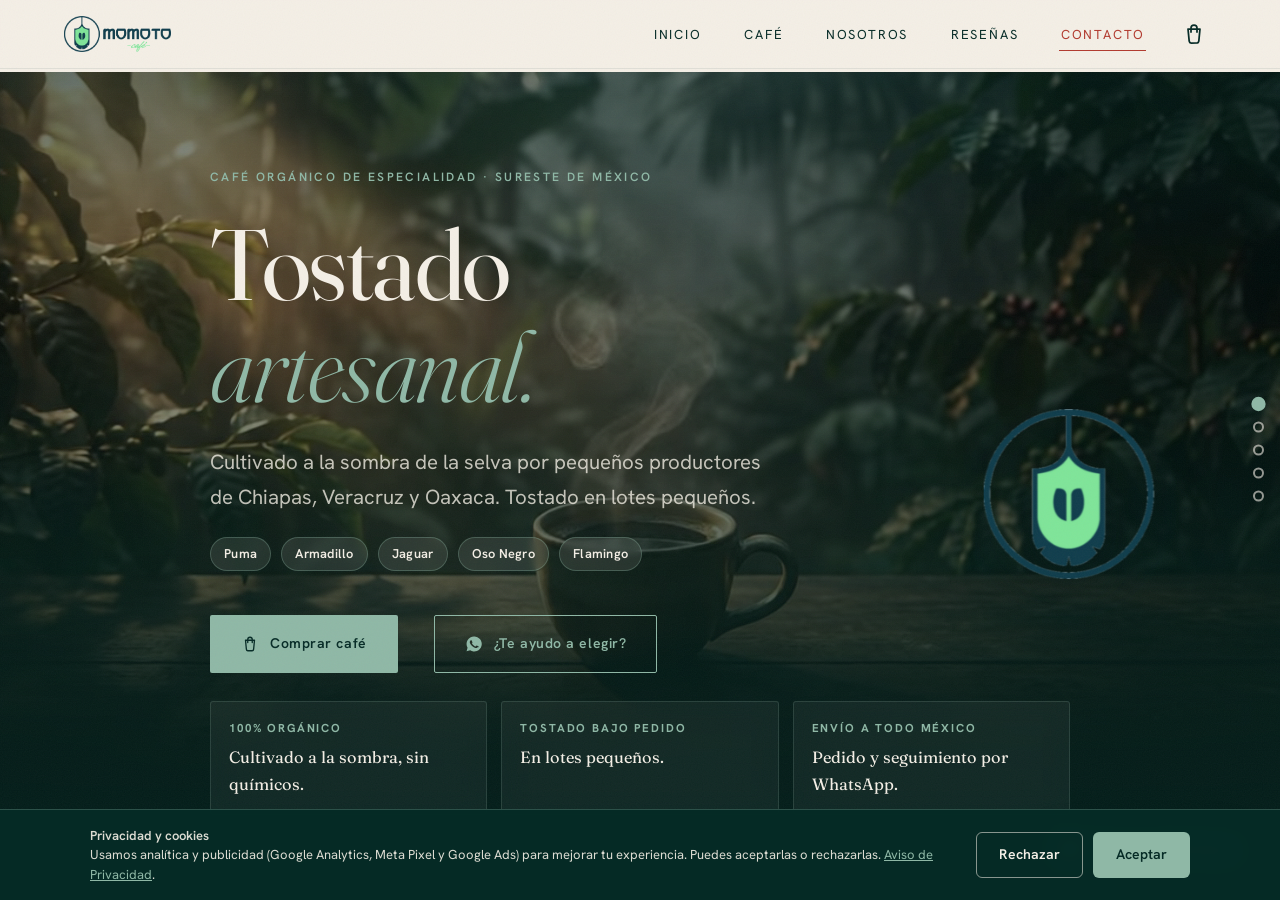
==== commit 24c734c0: "Hero: emblema en colores reales SIN disco crema (pedido del cliente) Co-Authored-By: Claude Opus 4.8" ====
--- a/index.html
+++ b/index.html
@@ -378,7 +378,7 @@
     <!-- El ave momoto entra volando y se transforma en el emblema del logo (una vez, al cargar) -->
     <div class="hero-brandfly" aria-hidden="true">
       <img class="hero-brandfly__ave" src="assets/hero-ave.png" alt="" width="560" height="453" decoding="async">
-      <img class="hero-brandfly__logo" src="assets/hero-emblema-disc.png" alt="" width="340" height="340" decoding="async">
+      <img class="hero-brandfly__logo" src="assets/hero-emblema-real.png" alt="" width="400" height="398" decoding="async">
     </div>
     <div class="wrap">
       <div class="hero-inner">
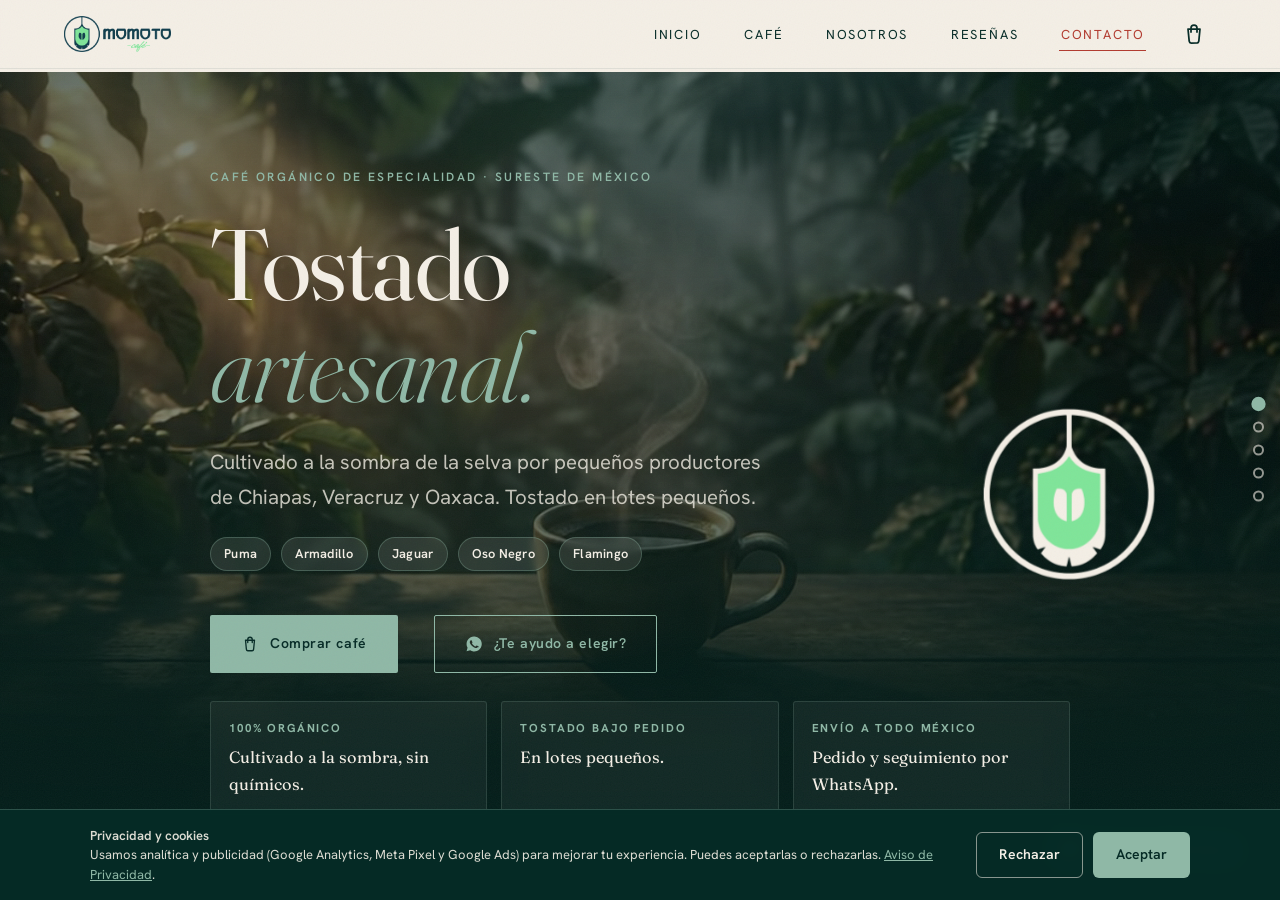
==== commit afb69d73: "Hero: emblema vectorizado NITIDO, aro/detalles en crema para contraste sobre el video oscuro Co-Auth" ====
--- a/index.html
+++ b/index.html
@@ -378,7 +378,7 @@
     <!-- El ave momoto entra volando y se transforma en el emblema del logo (una vez, al cargar) -->
     <div class="hero-brandfly" aria-hidden="true">
       <img class="hero-brandfly__ave" src="assets/hero-ave.png" alt="" width="560" height="453" decoding="async">
-      <img class="hero-brandfly__logo" src="assets/hero-emblema-real.png" alt="" width="400" height="398" decoding="async">
+      <img class="hero-brandfly__logo" src="assets/hero-emblema-real.png?v=3" alt="" width="800" height="800" decoding="async">
     </div>
     <div class="wrap">
       <div class="hero-inner">
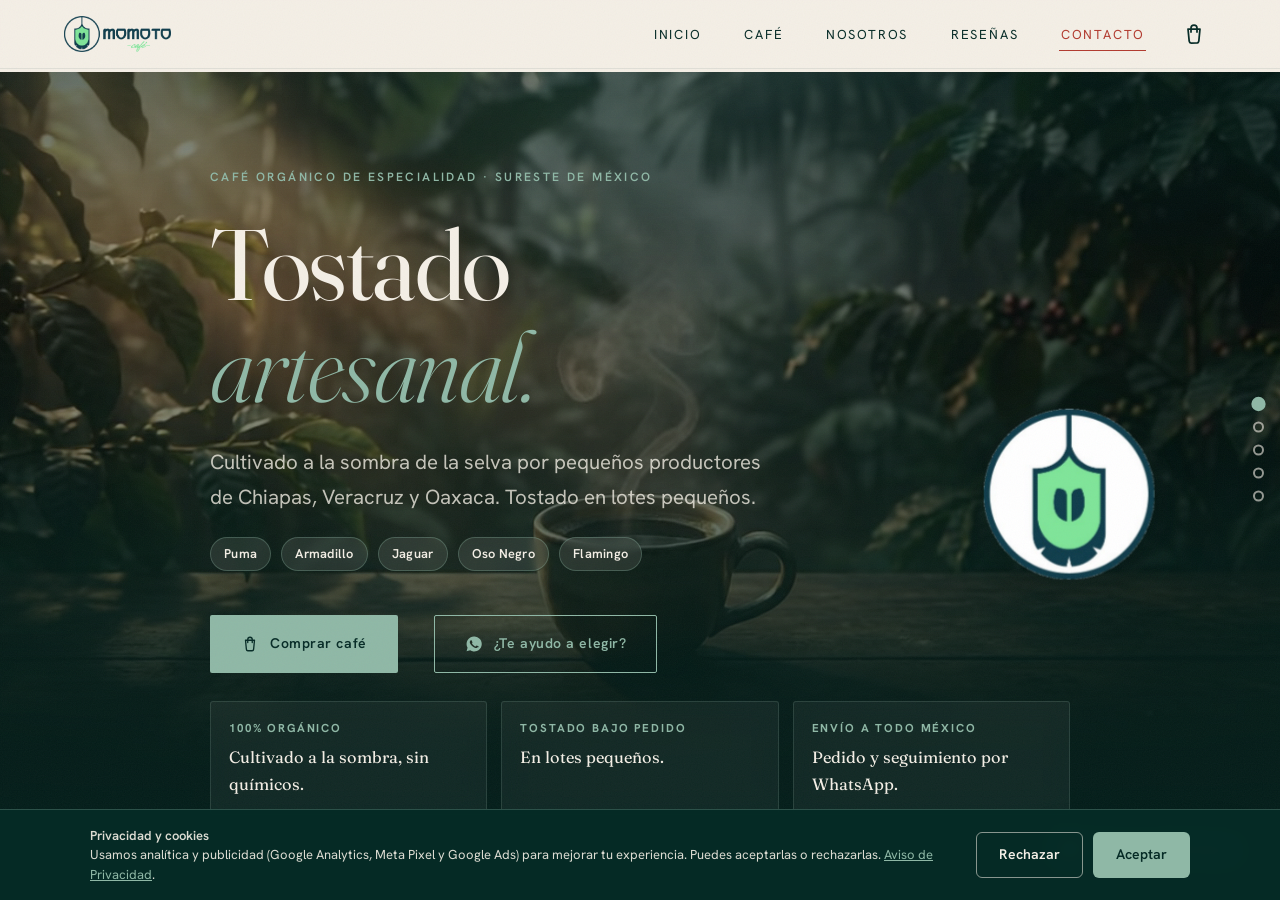
==== commit 0ded6d0a: "Hero: emblema TAL CUAL el logo (colores reales, aro navy + interior blanco + escudo verde), nitido a" ====
--- a/index.html
+++ b/index.html
@@ -378,7 +378,7 @@
     <!-- El ave momoto entra volando y se transforma en el emblema del logo (una vez, al cargar) -->
     <div class="hero-brandfly" aria-hidden="true">
       <img class="hero-brandfly__ave" src="assets/hero-ave.png" alt="" width="560" height="453" decoding="async">
-      <img class="hero-brandfly__logo" src="assets/hero-emblema-real.png?v=3" alt="" width="800" height="800" decoding="async">
+      <img class="hero-brandfly__logo" src="assets/hero-emblema-real.png?v=4" alt="" width="373" height="373" decoding="async">
     </div>
     <div class="wrap">
       <div class="hero-inner">
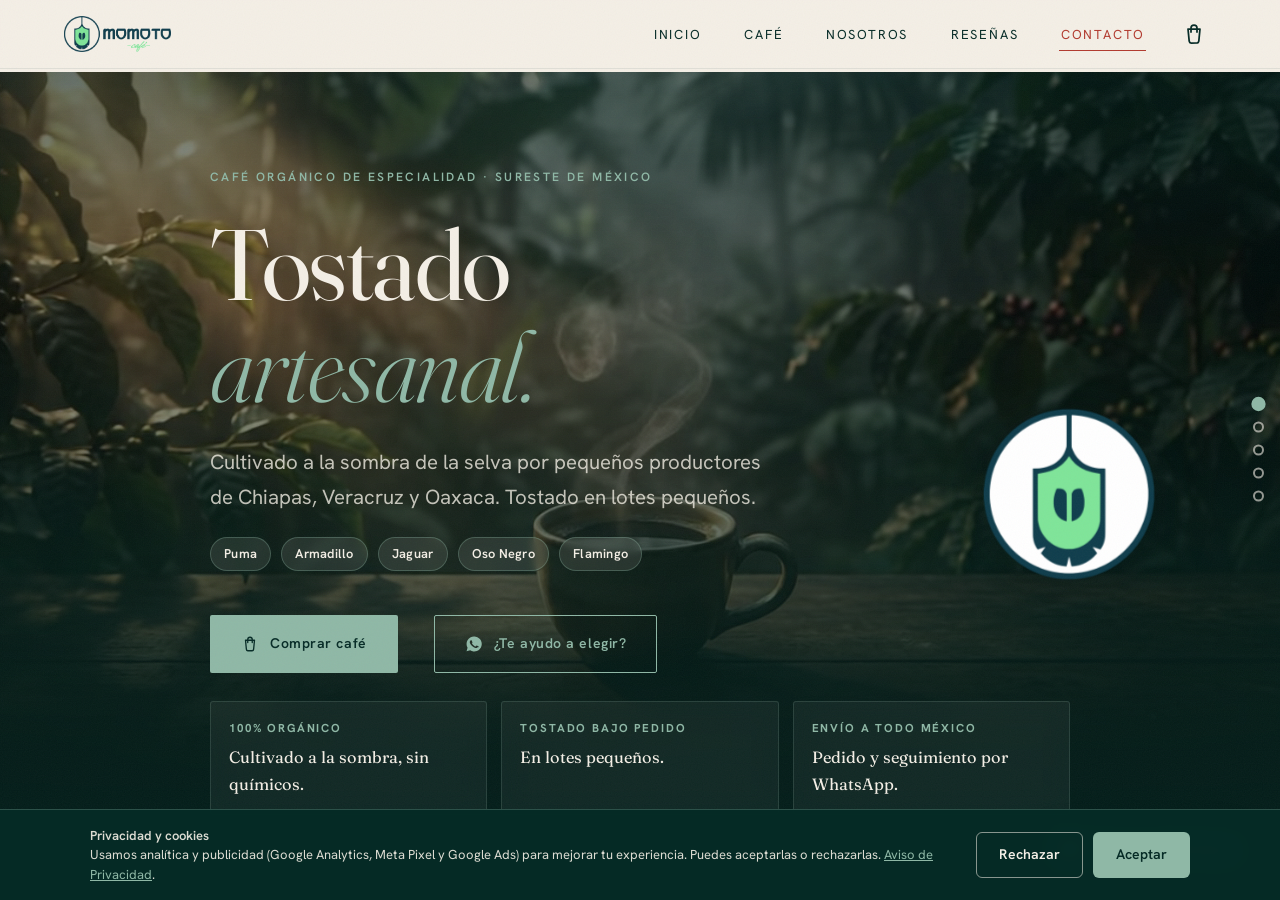
==== commit f541c869: "Hero: emblema PERFECTO - aro vectorial de color plano (sin manchas del raster) + disco blanco interi" ====
--- a/index.html
+++ b/index.html
@@ -378,7 +378,7 @@
     <!-- El ave momoto entra volando y se transforma en el emblema del logo (una vez, al cargar) -->
     <div class="hero-brandfly" aria-hidden="true">
       <img class="hero-brandfly__ave" src="assets/hero-ave.png" alt="" width="560" height="453" decoding="async">
-      <img class="hero-brandfly__logo" src="assets/hero-emblema-real.png?v=4" alt="" width="373" height="373" decoding="async">
+      <img class="hero-brandfly__logo" src="assets/hero-emblema-real.png?v=5" alt="" width="800" height="800" decoding="async">
     </div>
     <div class="wrap">
       <div class="hero-inner">
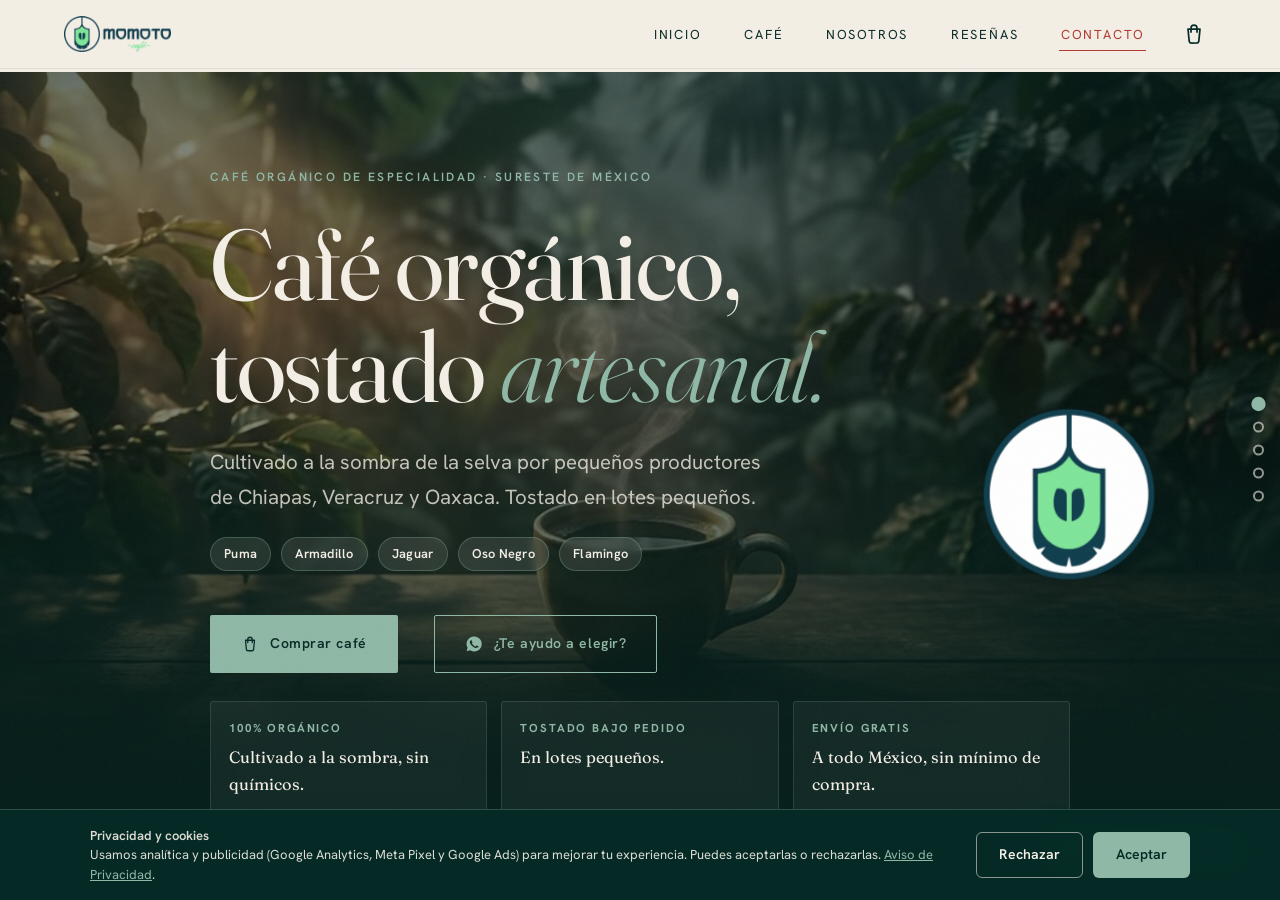
==== commit ea6c0a80: "Web: envio GRATIS a todo Mexico; vaciar carrito tras pagar; CTA tarjeta primario; Nosotros en presen" ====
--- a/index.html
+++ b/index.html
@@ -325,7 +325,7 @@
 <!-- ============ HEADER / NAV ============ -->
 <header class="site-header" id="siteHeader">
   <a class="brand" href="#inicio" aria-label="Momoto Café — inicio">
-    <img src="assets/logo-color.png" alt="Momoto Café" width="119" height="40" decoding="async">
+    <img src="assets/logo-color-sm.png" alt="Momoto Café" width="119" height="40" decoding="async">
   </a>
   <nav class="nav" aria-label="Principal">
     <ul class="nav-links">
@@ -369,21 +369,25 @@
   <!-- ============ HERO ============ -->
   <section class="hero" id="inicio">
     <div class="hero-stage">
-    <img class="hero-img" src="assets/video/hero-poster.jpg" alt="Taza de café Momoto humeante sobre madera, entre cafetos a la sombra de la selva del sureste de México" width="1280" height="720" fetchpriority="high" decoding="async">
-    <video class="hero-video" autoplay muted loop playsinline preload="auto" poster="assets/video/hero-poster.jpg" aria-hidden="true">
+    <picture>
+      <source srcset="assets/video/hero-poster.webp" type="image/webp">
+      <img class="hero-img" src="assets/video/hero-poster.jpg" alt="Taza de café Momoto humeante sobre madera, entre cafetos a la sombra de la selva del sureste de México" width="1280" height="720" fetchpriority="high" decoding="async">
+    </picture>
+    <video class="hero-video" id="heroVideo" muted loop playsinline preload="none" poster="assets/video/hero-poster.webp" aria-hidden="true">
       <source src="assets/video/hero.webm" type="video/webm">
       <source src="assets/video/hero.mp4" type="video/mp4">
     </video>
+    <script>/* Video del hero: solo en pantallas grandes y sin reduce-motion (no descarga el video en móvil) */(function(){var v=document.getElementById('heroVideo');if(!v)return;try{if(window.matchMedia('(min-width:768px)').matches&&!window.matchMedia('(prefers-reduced-motion: reduce)').matches){v.play().catch(function(){});}}catch(e){}})();</script>
     <div class="hero-scrim"></div>
     <!-- El ave momoto entra volando y se transforma en el emblema del logo (una vez, al cargar) -->
     <div class="hero-brandfly" aria-hidden="true">
-      <img class="hero-brandfly__ave" src="assets/hero-ave.png" alt="" width="560" height="453" decoding="async">
-      <img class="hero-brandfly__logo" src="assets/hero-emblema-real.png?v=5" alt="" width="800" height="800" decoding="async">
+      <img class="hero-brandfly__ave" src="assets/hero-ave.png" alt="" width="560" height="453" decoding="async" loading="lazy">
+      <img class="hero-brandfly__logo" src="assets/hero-emblema-real.png?v=5" alt="" width="800" height="800" decoding="async" loading="lazy">
     </div>
     <div class="wrap">
       <div class="hero-inner">
         <span class="eyebrow eyebrow--noline">Café orgánico de especialidad · Sureste de México</span>
-        <h1>Tostado<br><em>artesanal.</em></h1>
+        <h1>Café orgánico,<br>tostado <em>artesanal.</em></h1>
         <p class="hero-lead">Cultivado a la sombra de la selva por pequeños productores de Chiapas, Veracruz y Oaxaca. Tostado en lotes pequeños.</p>
         <div class="hero-fauna" aria-label="Nuestras cinco líneas de café">
           <span>Puma</span><span>Armadillo</span><span>Jaguar</span><span>Oso&nbsp;Negro</span><span>Flamingo</span>
@@ -406,8 +410,8 @@
             <span>En lotes pequeños.</span>
           </div>
           <div class="hero-highlight">
-            <strong>Envío a todo México</strong>
-            <span>Pedido y seguimiento por WhatsApp.</span>
+            <strong>Envío gratis</strong>
+            <span>A todo México, sin mínimo de compra.</span>
           </div>
         </div>
       </div>
@@ -506,9 +510,9 @@
         <div class="envio">
           <svg class="envio__ico" aria-hidden="true"><use href="#ico-box"/></svg>
           <div>
-            <p>Enviamos a toda la República por paquetería. El costo depende de tu región y te lo confirmamos por WhatsApp antes de que pagues.</p>
+            <p>Enviamos a toda la República por paquetería, <b>sin costo de envío en ningún pedido</b>. Te compartimos por WhatsApp tu número de guía en cuanto sale.</p>
             <ul class="envio-list">
-              <li><svg aria-hidden="true"><use href="#ico-check"/></svg><span><b>Envío gratis</b> en pedidos de <b>5 kg o más</b>.</span></li>
+              <li><svg aria-hidden="true"><use href="#ico-check"/></svg><span><b>Envío gratis</b> en <b>todos</b> los pedidos, a toda la República.</span></li>
               <li><svg aria-hidden="true"><use href="#ico-check"/></svg><span>Entrega en aproximadamente <b>4 días hábiles</b>.</span></li>
               <li><svg aria-hidden="true"><use href="#ico-check"/></svg><span><b>Rastreo en tiempo real</b>: sigue tu paquete paso a paso, como una compra en línea. Te enviamos tu número de guía por WhatsApp en cuanto sale.</span></li>
             </ul>
@@ -557,8 +561,8 @@
       <!-- Historia -->
       <div class="historia" data-anim>
         <h3>Nuestra historia</h3>
-        <p>Fundado en 2012, Momoto Café nació con la misión de acercar el café mexicano de especialidad a más personas, trabajando directamente con productores y promoviendo prácticas de comercio justo. Desde sus inicios, la empresa se distinguió por seleccionar cafés de alta calidad, desarrollar perfiles de tueste propios y ofrecer una experiencia basada en la excelencia, la trazabilidad y el respeto por el origen del grano.</p>
-        <p>A lo largo de más de doce años, Momoto Café consolidó una sólida presencia en el mercado nacional, desarrollando canales de distribución, alianzas comerciales y una identidad reconocida por su compromiso con la calidad, la innovación y la cultura del café mexicano.</p>
+        <p>Fundado en 2012, Momoto Café nace con la misión de acercar el café mexicano de especialidad a más personas, trabajando directamente con productores y promoviendo prácticas de comercio justo. Nos distinguimos por seleccionar cafés de alta calidad, desarrollar nuestros propios perfiles de tueste y ofrecer una experiencia basada en la excelencia, la trazabilidad y el respeto por el origen del grano.</p>
+        <p>Desde 2012 hemos construido una sólida presencia en el mercado nacional, con canales de distribución, alianzas comerciales y una identidad reconocida por su compromiso con la calidad, la innovación y la cultura del café mexicano.</p>
       </div>
 
       <!-- Equipo -->
@@ -568,17 +572,17 @@
           <article class="equipo-card">
             <h4>Lourdes Solís Letayf</h4>
             <span class="equipo-rol">Cofundadora</span>
-            <p>Participó en el desarrollo y consolidación de la empresa desde sus inicios. Su trabajo estuvo enfocado en la estrategia comercial, la administración y el fortalecimiento de las relaciones con clientes y aliados, contribuyendo al crecimiento y posicionamiento de la marca.</p>
+            <p>Acompaña el desarrollo de la empresa desde sus inicios. Su trabajo se enfoca en la estrategia comercial, la administración y el fortalecimiento de las relaciones con clientes y aliados, impulsando el crecimiento y posicionamiento de la marca.</p>
           </article>
           <article class="equipo-card">
             <h4>Jorge Solís Letayf</h4>
             <span class="equipo-rol">Cofundador y Director General</span>
-            <p>Lideró la estrategia y expansión de la empresa durante más de doce años. Impulsó el desarrollo de nuevos productos, la creación de alianzas comerciales y la promoción del café mexicano de especialidad, consolidando a Momoto Café como una marca reconocida por su calidad e innovación.</p>
+            <p>Lidera la estrategia y la expansión de la empresa desde 2012. Impulsa el desarrollo de nuevos productos, la creación de alianzas comerciales y la promoción del café mexicano de especialidad, consolidando a Momoto Café como una marca reconocida por su calidad e innovación.</p>
           </article>
           <article class="equipo-card">
             <h4>Gustavo Abad</h4>
             <span class="equipo-rol">Director de Producción y Maestro Tostador</span>
-            <p>Responsable del desarrollo de los perfiles de tueste y del control de calidad del café. Su experiencia y conocimiento permitieron mantener altos estándares de producción, resaltando las características únicas de cada origen y consolidando la identidad sensorial que distinguió a la marca.</p>
+            <p>Responsable del desarrollo de los perfiles de tueste y del control de calidad del café. Su experiencia y conocimiento mantienen altos estándares de producción, resaltando las características únicas de cada origen y la identidad sensorial que distingue a la marca.</p>
           </article>
         </div>
       </div>
@@ -642,20 +646,10 @@
           <blockquote>«Buscábamos un buen café para nuestros restaurantes y Momoto nos convenció desde el principio. Tiene sabor, consistencia y una calidad que se nota.»</blockquote>
           <cite>— Rafael López Rubí · Restaurantero, Puebla</cite>
         </figure>
-        <figure class="card-resena" data-anim style="--anim-delay:.12s">
-          <div class="estrellas" aria-label="5 de 5 estrellas"><svg aria-hidden="true"><use href="#ico-star"/></svg><svg aria-hidden="true"><use href="#ico-star"/></svg><svg aria-hidden="true"><use href="#ico-star"/></svg><svg aria-hidden="true"><use href="#ico-star"/></svg><svg aria-hidden="true"><use href="#ico-star"/></svg></div>
-          <blockquote>«Momoto tiene un sabor muy especial. Se nota que es un café bien cuidado, con buen aroma y una calidad que realmente se disfruta.»</blockquote>
-          <cite>— Coco Alcocer · CDMX</cite>
-        </figure>
         <figure class="card-resena" data-anim>
           <div class="estrellas" aria-label="5 de 5 estrellas"><svg aria-hidden="true"><use href="#ico-star"/></svg><svg aria-hidden="true"><use href="#ico-star"/></svg><svg aria-hidden="true"><use href="#ico-star"/></svg><svg aria-hidden="true"><use href="#ico-star"/></svg><svg aria-hidden="true"><use href="#ico-star"/></svg></div>
           <blockquote>«Desde que probé Momoto me gustó mucho. Tiene mucha calidad.»</blockquote>
           <cite>— Fernando Bueno · CDMX</cite>
-        </figure>
-        <figure class="card-resena" data-anim style="--anim-delay:.06s">
-          <div class="estrellas" aria-label="5 de 5 estrellas"><svg aria-hidden="true"><use href="#ico-star"/></svg><svg aria-hidden="true"><use href="#ico-star"/></svg><svg aria-hidden="true"><use href="#ico-star"/></svg><svg aria-hidden="true"><use href="#ico-star"/></svg><svg aria-hidden="true"><use href="#ico-star"/></svg></div>
-          <blockquote>«Primero fui cliente y después amigo. La pasión de Lou, Gustavo y Jorge me acercó al café — a servirlo en mis restaurantes y a ser proveedor. Aprendí de café, aprendí de ellos, y aprendí a estar orgulloso del café mexicano.»</blockquote>
-          <cite>— Armando · Cliente y aliado, Villahermosa</cite>
         </figure>
         <figure class="card-resena" data-anim style="--anim-delay:.12s">
           <div class="estrellas" aria-label="5 de 5 estrellas"><svg aria-hidden="true"><use href="#ico-star"/></svg><svg aria-hidden="true"><use href="#ico-star"/></svg><svg aria-hidden="true"><use href="#ico-star"/></svg><svg aria-hidden="true"><use href="#ico-star"/></svg><svg aria-hidden="true"><use href="#ico-star"/></svg></div>
@@ -726,7 +720,7 @@
       <div class="pago-band" data-anim>
         <div class="pago-band__text">
           <h3>Paga tu pedido con tarjeta</h3>
-          <p>Arma tu carrito, el envío se calcula solo (<strong>GRATIS desde 5 kg</strong>) y paga el total de forma segura con tarjeta. Procesado por <strong>Stripe</strong>.</p>
+          <p>Arma tu carrito, <strong>el envío es gratis</strong> y paga el total de forma segura con tarjeta. Procesado por <strong>Stripe</strong>.</p>
         </div>
         <div class="pago-band__cta">
           <a class="btn btn--onDark" id="pagoBandBtn" href="#cafe" aria-label="Abrir mi carrito y pagar con tarjeta">
--- a/styles.css
+++ b/styles.css
@@ -781,7 +781,7 @@
 .cart-item__precio{font-weight:600;color:var(--verde-selva)!important}
 .cart-item__qty{display:inline-flex;align-items:center;gap:10px}
 .cart-item__qty button{
-  width:30px;height:30px;border:1px solid rgba(35,30,27,.25);border-radius:50%;
+  width:44px;height:44px;border:1px solid rgba(35,30,27,.25);border-radius:50%;
   background:transparent;cursor:pointer;font-size:1rem;line-height:1;color:var(--tinta);
   transition:border-color .2s var(--ease),background .2s var(--ease);
 }
@@ -811,7 +811,7 @@
 .rastreo-carriers{display:flex;flex-wrap:wrap;gap:8px}
 .rastreo-carrier{padding:12px 20px}   /* botón por paquetería (Estafeta/DHL/FedEx) */
 .rastreo-band__form input{
-  flex:1 1 220px;padding:12px 16px;font-family:var(--ui);font-size:.9375rem;
+  flex:1 1 220px;padding:12px 16px;font-family:var(--ui);font-size:1rem;
   background:rgba(244,239,230,.06);border:1px solid var(--salvia-borde);border-radius:2px;
   color:var(--papel);outline-offset:2px;
 }
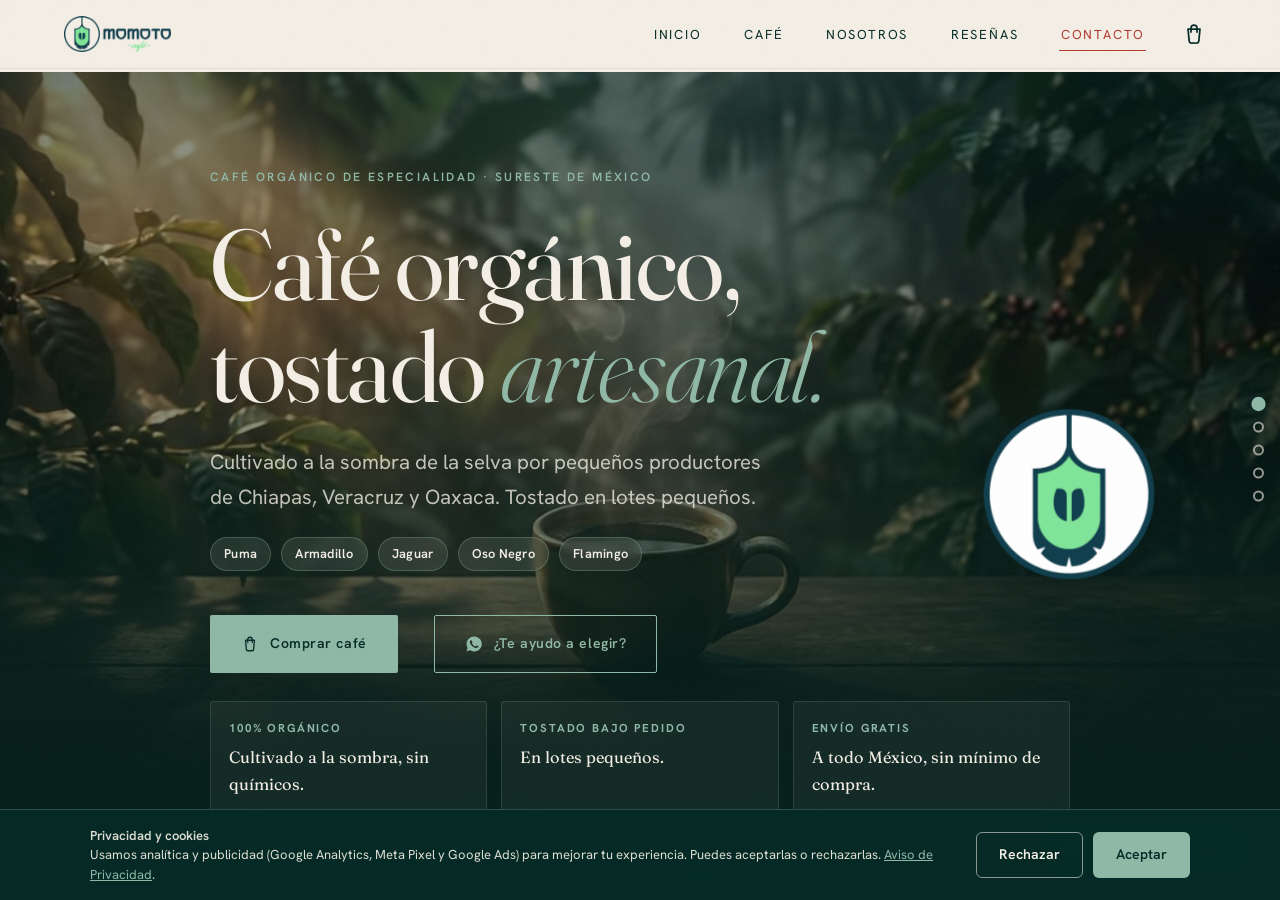
==== commit 93940359: "Web pendientes (no-Ads): verificacion de pago en gracias; carrito a prueba de datos corruptos; suscr" ====
--- a/index.html
+++ b/index.html
@@ -514,7 +514,7 @@
             <ul class="envio-list">
               <li><svg aria-hidden="true"><use href="#ico-check"/></svg><span><b>Envío gratis</b> en <b>todos</b> los pedidos, a toda la República.</span></li>
               <li><svg aria-hidden="true"><use href="#ico-check"/></svg><span>Entrega en aproximadamente <b>4 días hábiles</b>.</span></li>
-              <li><svg aria-hidden="true"><use href="#ico-check"/></svg><span><b>Rastreo en tiempo real</b>: sigue tu paquete paso a paso, como una compra en línea. Te enviamos tu número de guía por WhatsApp en cuanto sale.</span></li>
+              <li><svg aria-hidden="true"><use href="#ico-check"/></svg><span><b>Rastreo con tu número de guía</b>: te lo enviamos por WhatsApp en cuanto sale y lo sigues en tiempo real en Estafeta, DHL o FedEx.</span></li>
             </ul>
             <a class="rastreo deck-goto" href="#rastreo" aria-label="Ir a rastrear mi pedido">
               Rastrea tu pedido
--- a/styles.css
+++ b/styles.css
@@ -271,14 +271,14 @@
 .proceso-inicio{padding-block:clamp(64px,10vw,120px)}
 .hero-img{
   position:absolute;inset:0;width:100%;height:100%;object-fit:cover;object-position:center 45%;
-  filter:saturate(.82) brightness(.72) contrast(1.02);
+  filter:saturate(.85) brightness(.8) contrast(1.02);
   transform:scale(1.05);animation:kb var(--dur-kb) var(--ease) infinite alternate;z-index:0;
 }
 @keyframes kb{to{transform:scale(1.14) translateY(-1.5%)}}
 /* Video de fondo del hero (encima de la foto de respaldo, debajo del degradado) */
 .hero-video{
   position:absolute;inset:0;width:100%;height:100%;object-fit:cover;object-position:center 45%;
-  filter:saturate(.82) brightness(.72) contrast(1.02);z-index:0;
+  filter:saturate(.85) brightness(.8) contrast(1.02);z-index:0;
 }
 /* Respeta a quien desactiva animaciones: se oculta el video y queda la foto */
 @media(prefers-reduced-motion:reduce){.hero-video{display:none}}
@@ -791,6 +791,8 @@
 .cart-linea{display:flex;justify-content:space-between;font-size:.9375rem;color:var(--tinta);padding:4px 0}
 .cart-linea--total{font-weight:600;font-size:1.125rem;padding-top:10px}
 .cart-hint{font-size:.8125rem;color:var(--verde-selva);margin:4px 0}
+.cart-envio-gratis{color:var(--verde-selva);font-weight:600}
+.sub-nota{display:block;text-align:center;font-size:.72rem;letter-spacing:.02em;color:var(--verde-selva);opacity:.85;margin:-2px 0 2px}
 .cart-drawer__acciones{padding:16px 24px 24px;display:flex;flex-direction:column;gap:10px}
 .cart-drawer__acciones .btn{justify-content:center}
 .cart-drawer__nota{font-size:.75rem;color:rgba(35,30,27,.55);text-align:center;margin:2px 0 0}
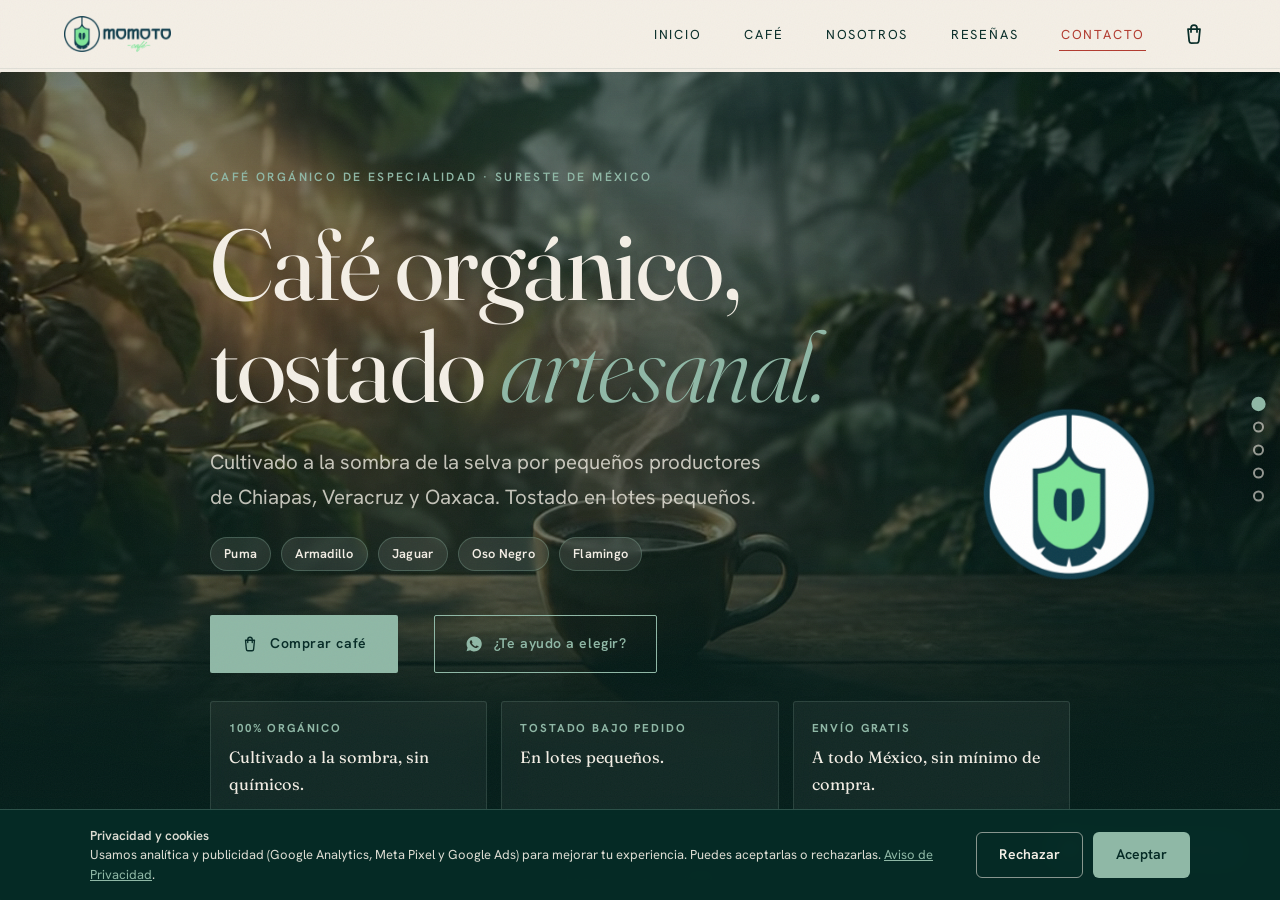
==== commit d0850ede: "Google Ads: cambiar cuenta AW-2837740315 -> AW-18317016595 (nueva cuenta del usuario) en config y ev" ====
--- a/index.html
+++ b/index.html
@@ -21,7 +21,7 @@
 <meta name="google-site-verification" content="kAVAtAHx87B4g8WXrbRXIhz_-B1ddsedb0_7OIQjz7E" />
 
 <!-- ═══════════════════════ ANALÍTICA Y TRACKING ═══════════════════════ -->
-<!-- IDs configurados: GA4 G-B34JLPW88G · Meta Pixel 3606104369544075 · Google Ads AW-2837740315 (FALTA la etiqueta de conversión de Ads, ver más abajo) -->
+<!-- IDs configurados: GA4 G-B34JLPW88G · Meta Pixel 3606104369544075 · Google Ads AW-18317016595 (FALTA la etiqueta de conversión de Ads, ver más abajo) -->
 <!-- Google Consent Mode v2: consentimiento DENEGADO por defecto (LFPDPPP/GDPR); el banner lo actualiza -->
 <script>
   window.dataLayer = window.dataLayer || [];
@@ -36,7 +36,7 @@
 <script>
   gtag('js', new Date());
   gtag('config', 'G-B34JLPW88G', { 'anonymize_ip': true });   /* GA4 */
-  gtag('config', 'AW-2837740315');                             /* Google Ads (remarketing + conversion linker) */
+  gtag('config', 'AW-18317016595');                             /* Google Ads (remarketing + conversion linker) */
 </script>
 <!-- Meta (Facebook) Pixel -->
 <script>
@@ -840,8 +840,8 @@
     if(!a) return;
     try{ if(typeof gtag==="function") gtag('event','generate_lead',{event_category:'whatsapp',event_label:a.href,transport_type:'beacon'}); }catch(_){}
     try{ if(typeof fbq==="function") fbq('track','Lead'); }catch(_){}
-    /* Google Ads: FALTA la etiqueta de conversión. Al crear la acción de conversión en Ads, reemplaza ETIQUETA por el código que aparece tras la barra (AW-2837740315/xxxxxxxx). */
-    try{ if(typeof gtag==="function") gtag('event','conversion',{send_to:'AW-2837740315/ETIQUETA'}); }catch(_){}
+    /* Google Ads: FALTA la etiqueta de conversión. Al crear la acción de conversión en Ads, reemplaza ETIQUETA por el código que aparece tras la barra (AW-18317016595/xxxxxxxx). */
+    try{ if(typeof gtag==="function") gtag('event','conversion',{send_to:'AW-18317016595/ETIQUETA'}); }catch(_){}
   });
 })();
 </script>
--- a/styles.css
+++ b/styles.css
@@ -658,7 +658,7 @@
 .pago-band__text p{color:var(--papel-72);font-size:.9375rem;margin:0;max-width:54ch}
 .pago-band__text strong{color:var(--papel)}
 .pago-band__cta{display:flex;flex-direction:column;align-items:flex-start;gap:10px}
-.pago-band__secure{display:inline-flex;align-items:center;gap:6px;font-size:.8rem;color:var(--papel-60)}
+.pago-band__secure{display:inline-flex;align-items:center;gap:6px;font-size:.8rem;color:rgba(244,239,230,.8)}
 .pago-band__secure svg{width:14px;height:14px;fill:none;stroke:currentColor;stroke-width:1.75;stroke-linecap:round;stroke-linejoin:round}
 @media(max-width:560px){.pago-band__cta{width:100%}.pago-band__cta .btn{width:100%;justify-content:center}}
 
@@ -770,7 +770,7 @@
 }
 .cart-drawer__close svg{width:20px;height:20px;fill:none;stroke:currentColor;stroke-width:1.75}
 .cart-drawer__items{flex:1;overflow-y:auto;padding:12px 24px}
-.cart-vacio{color:rgba(35,30,27,.6);font-size:.9375rem;text-align:center;padding:40px 0;line-height:1.7}
+.cart-vacio{color:rgba(35,30,27,.74);font-size:.9375rem;text-align:center;padding:40px 0;line-height:1.7}
 .cart-item{
   display:flex;align-items:center;justify-content:space-between;gap:14px;
   padding:14px 0;border-bottom:1px solid rgba(35,30,27,.1);
@@ -795,7 +795,7 @@
 .sub-nota{display:block;text-align:center;font-size:.72rem;letter-spacing:.02em;color:var(--verde-selva);opacity:.85;margin:-2px 0 2px}
 .cart-drawer__acciones{padding:16px 24px 24px;display:flex;flex-direction:column;gap:10px}
 .cart-drawer__acciones .btn{justify-content:center}
-.cart-drawer__nota{font-size:.75rem;color:rgba(35,30,27,.55);text-align:center;margin:2px 0 0}
+.cart-drawer__nota{font-size:.75rem;color:rgba(35,30,27,.74);text-align:center;margin:2px 0 0}
 .btn-carrito{margin-bottom:10px}
 #cartPagar:disabled{opacity:.5;cursor:not-allowed}
 
--- a/deck.css
+++ b/deck.css
@@ -81,6 +81,9 @@
   color:var(--papel-60);pointer-events:none;opacity:0;transition:opacity .6s ease}
 body.deck-on-dark .deck-hint.show{opacity:1}
 
+/* El panel recibe el foco al cambiar de apartado (a11y): sin anillo visible en el contenedor */
+html.deck .hero:focus,html.deck .chapter:focus{outline:none}
+
 @media(max-width:680px){
   .deck-dots{right:9px;gap:10px}
   .deck-dot{width:10px;height:10px}
